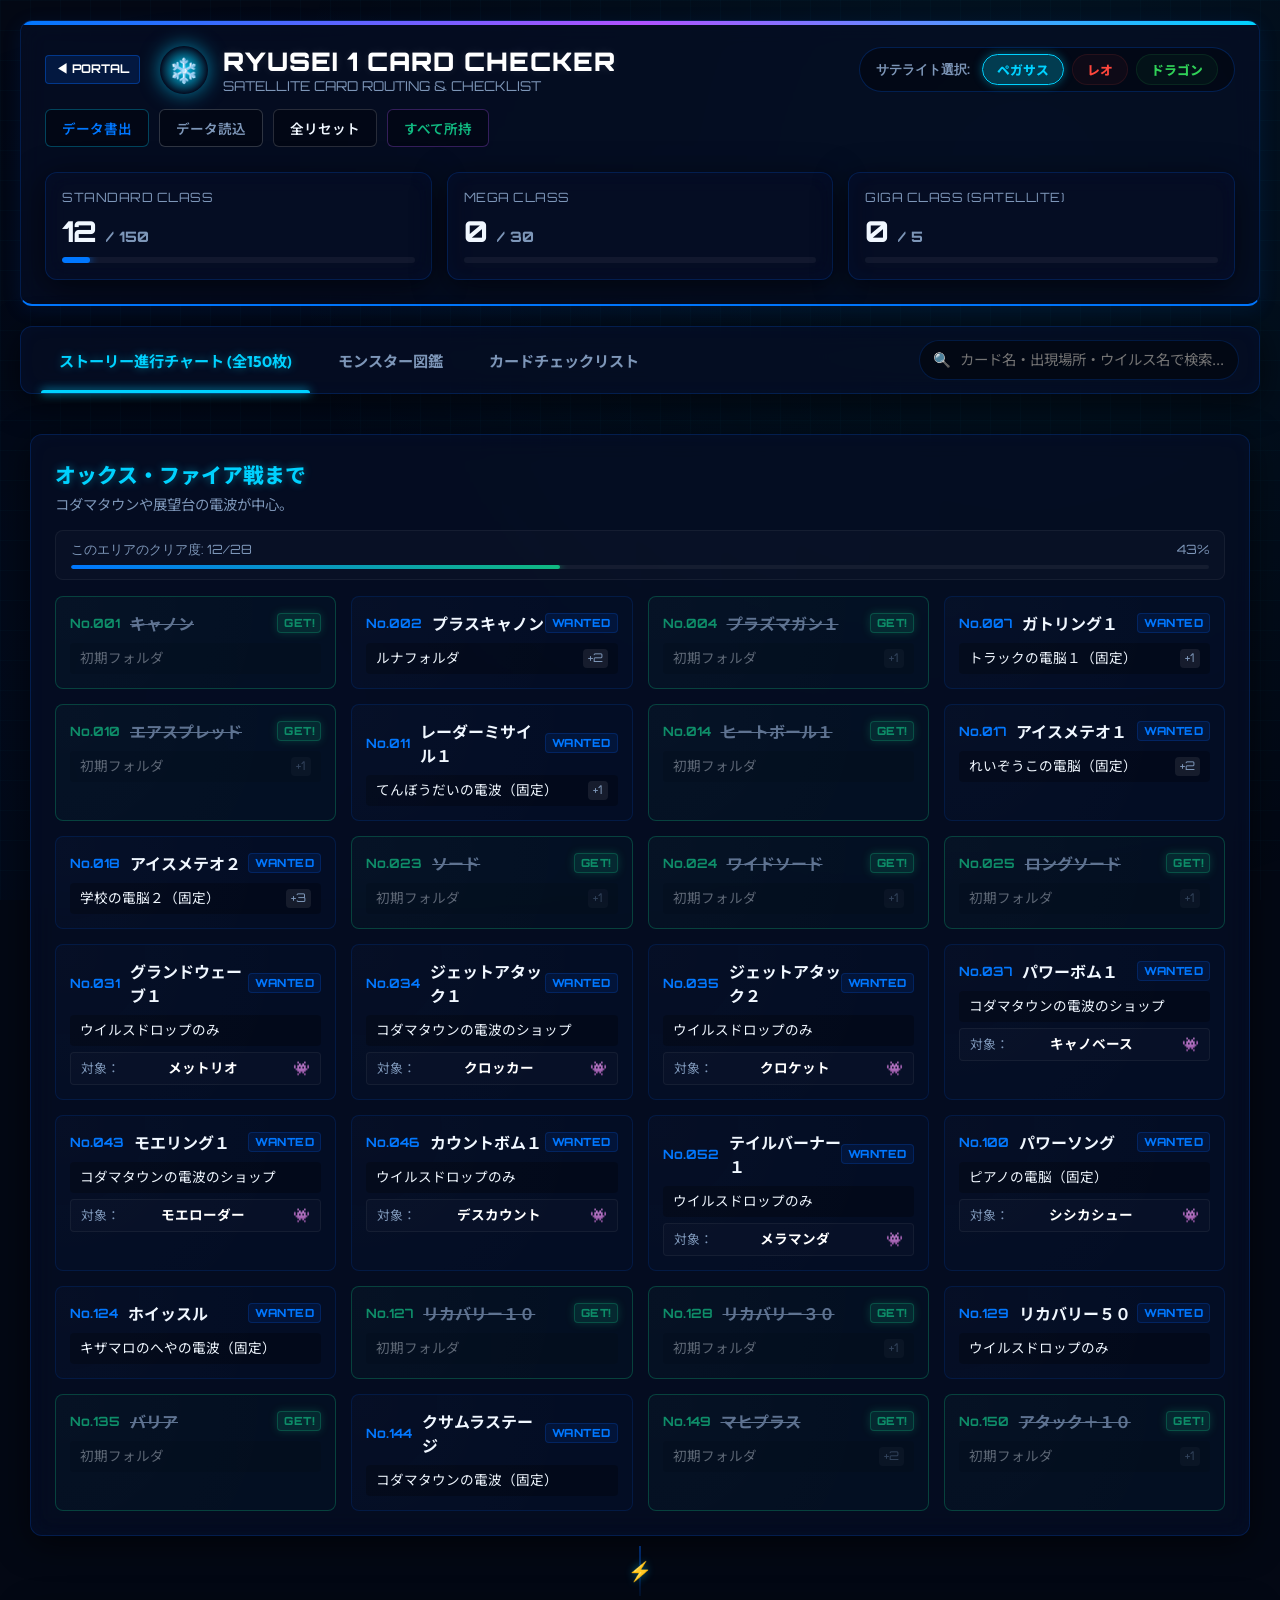
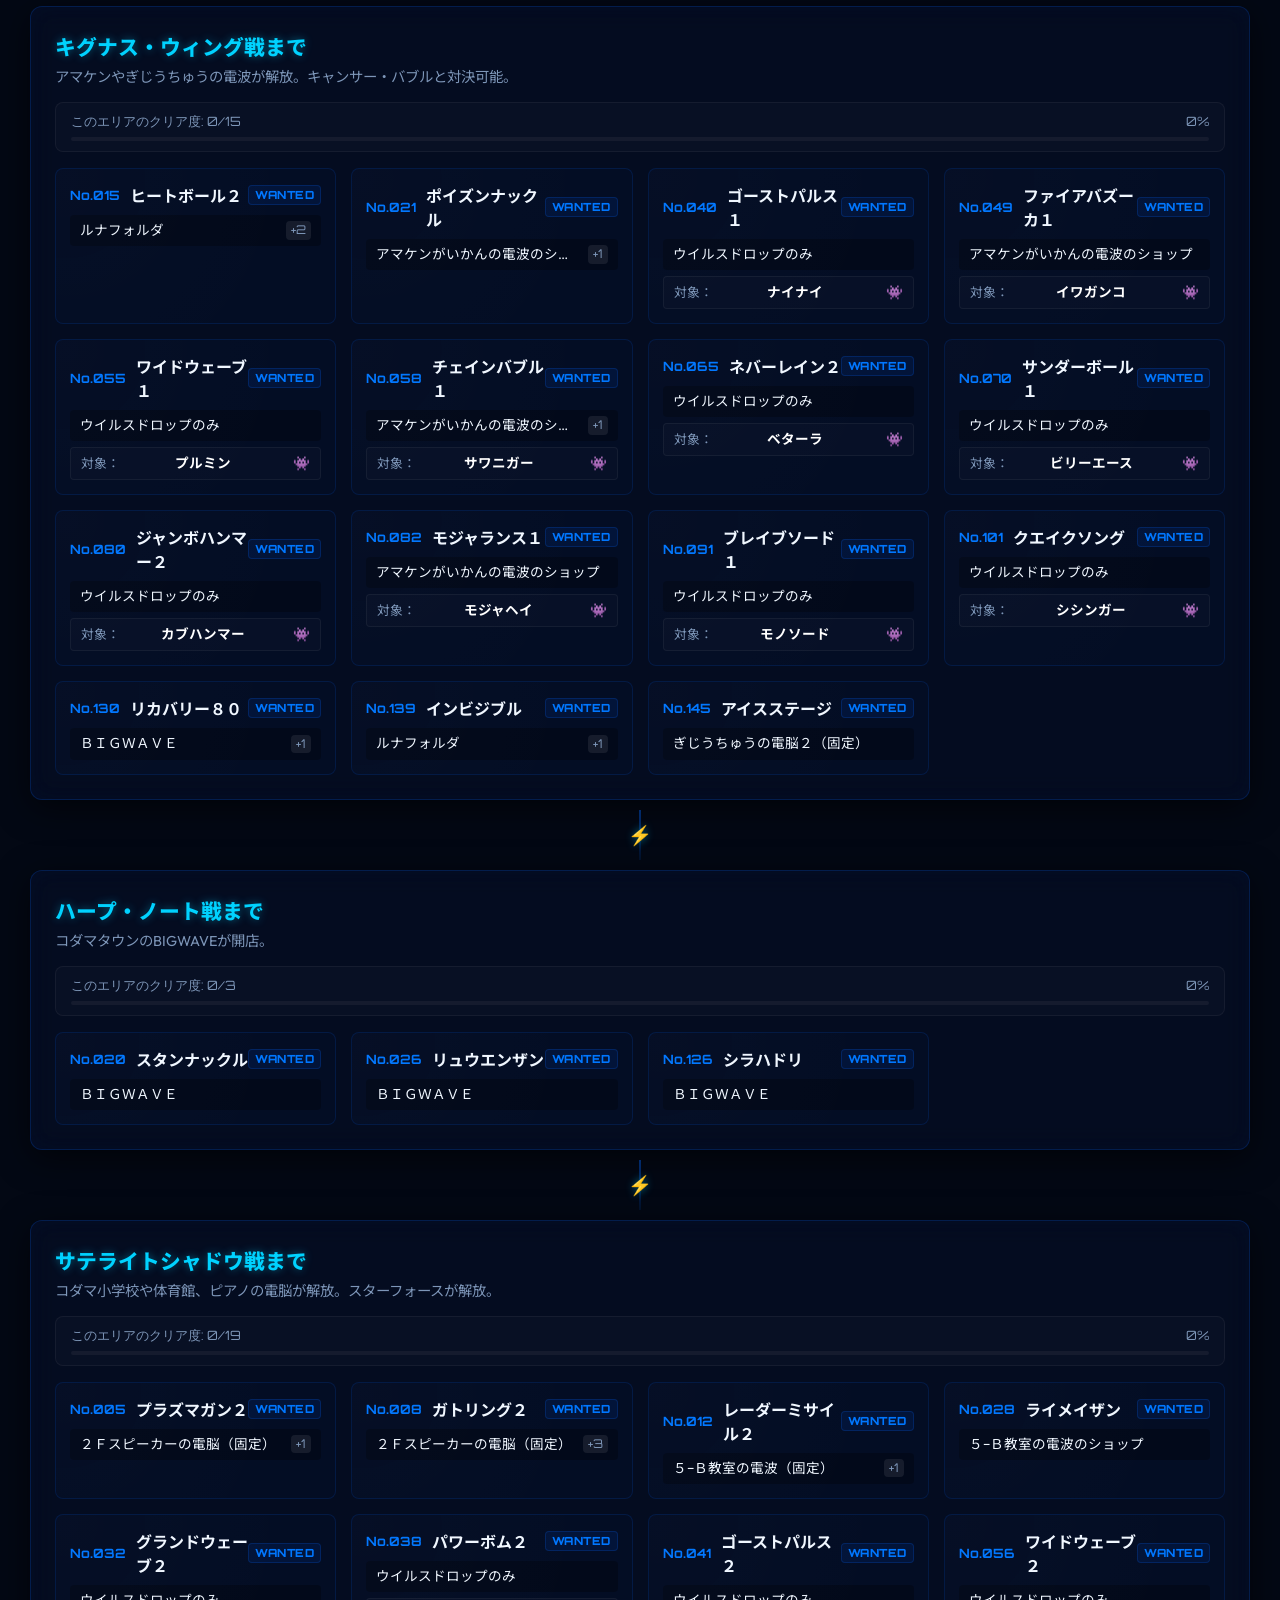
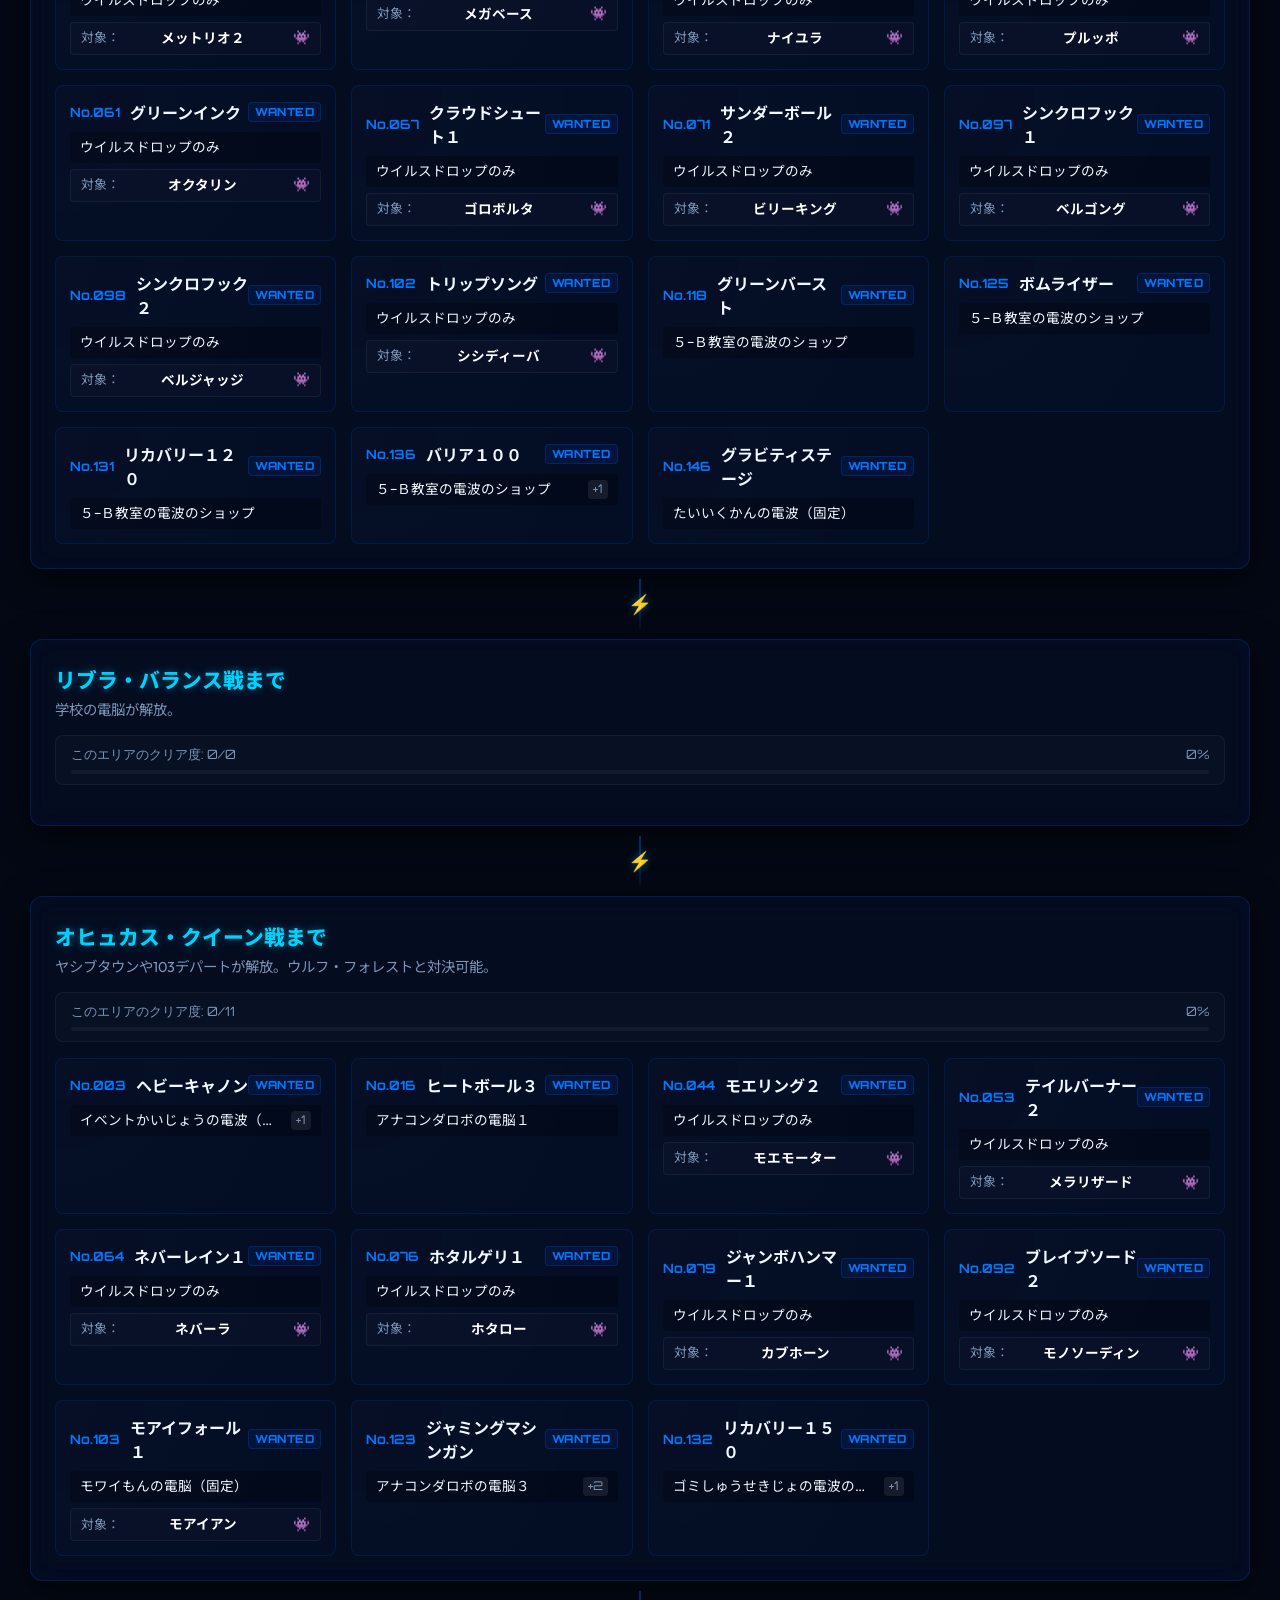
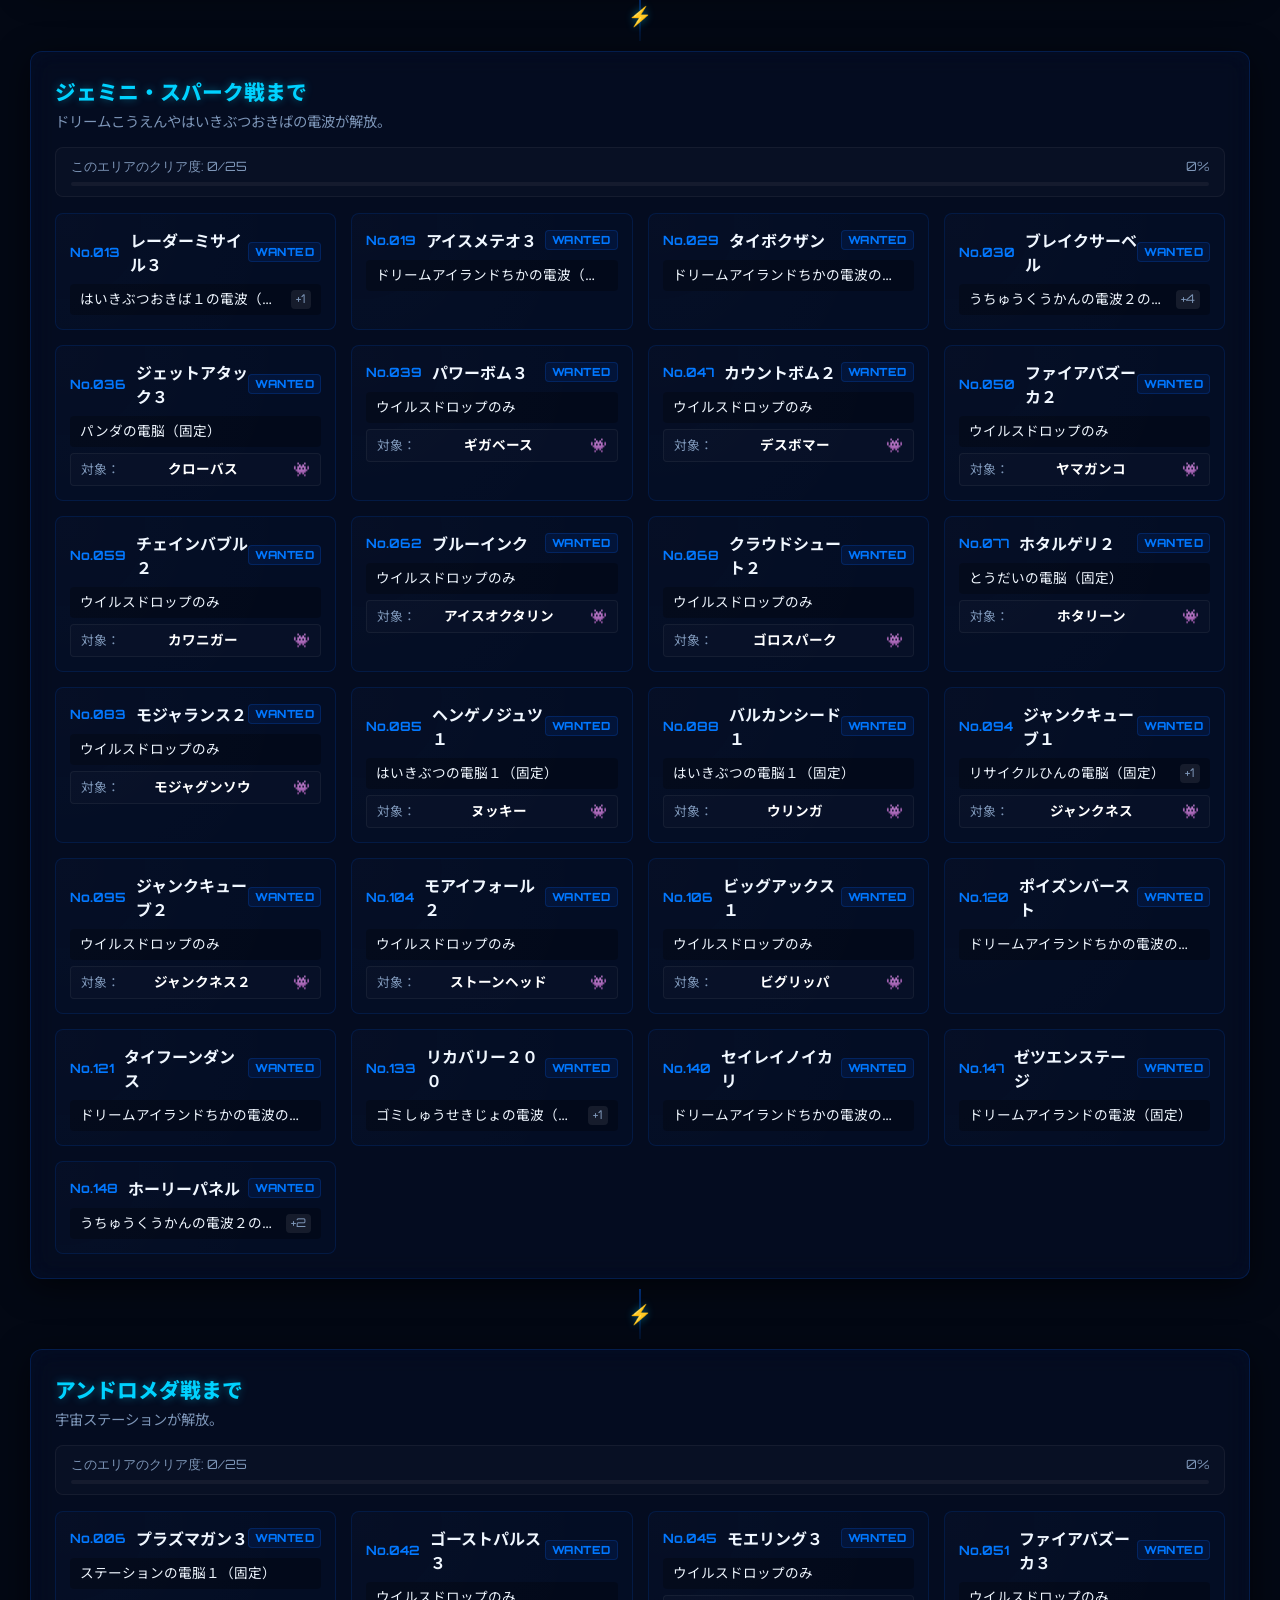
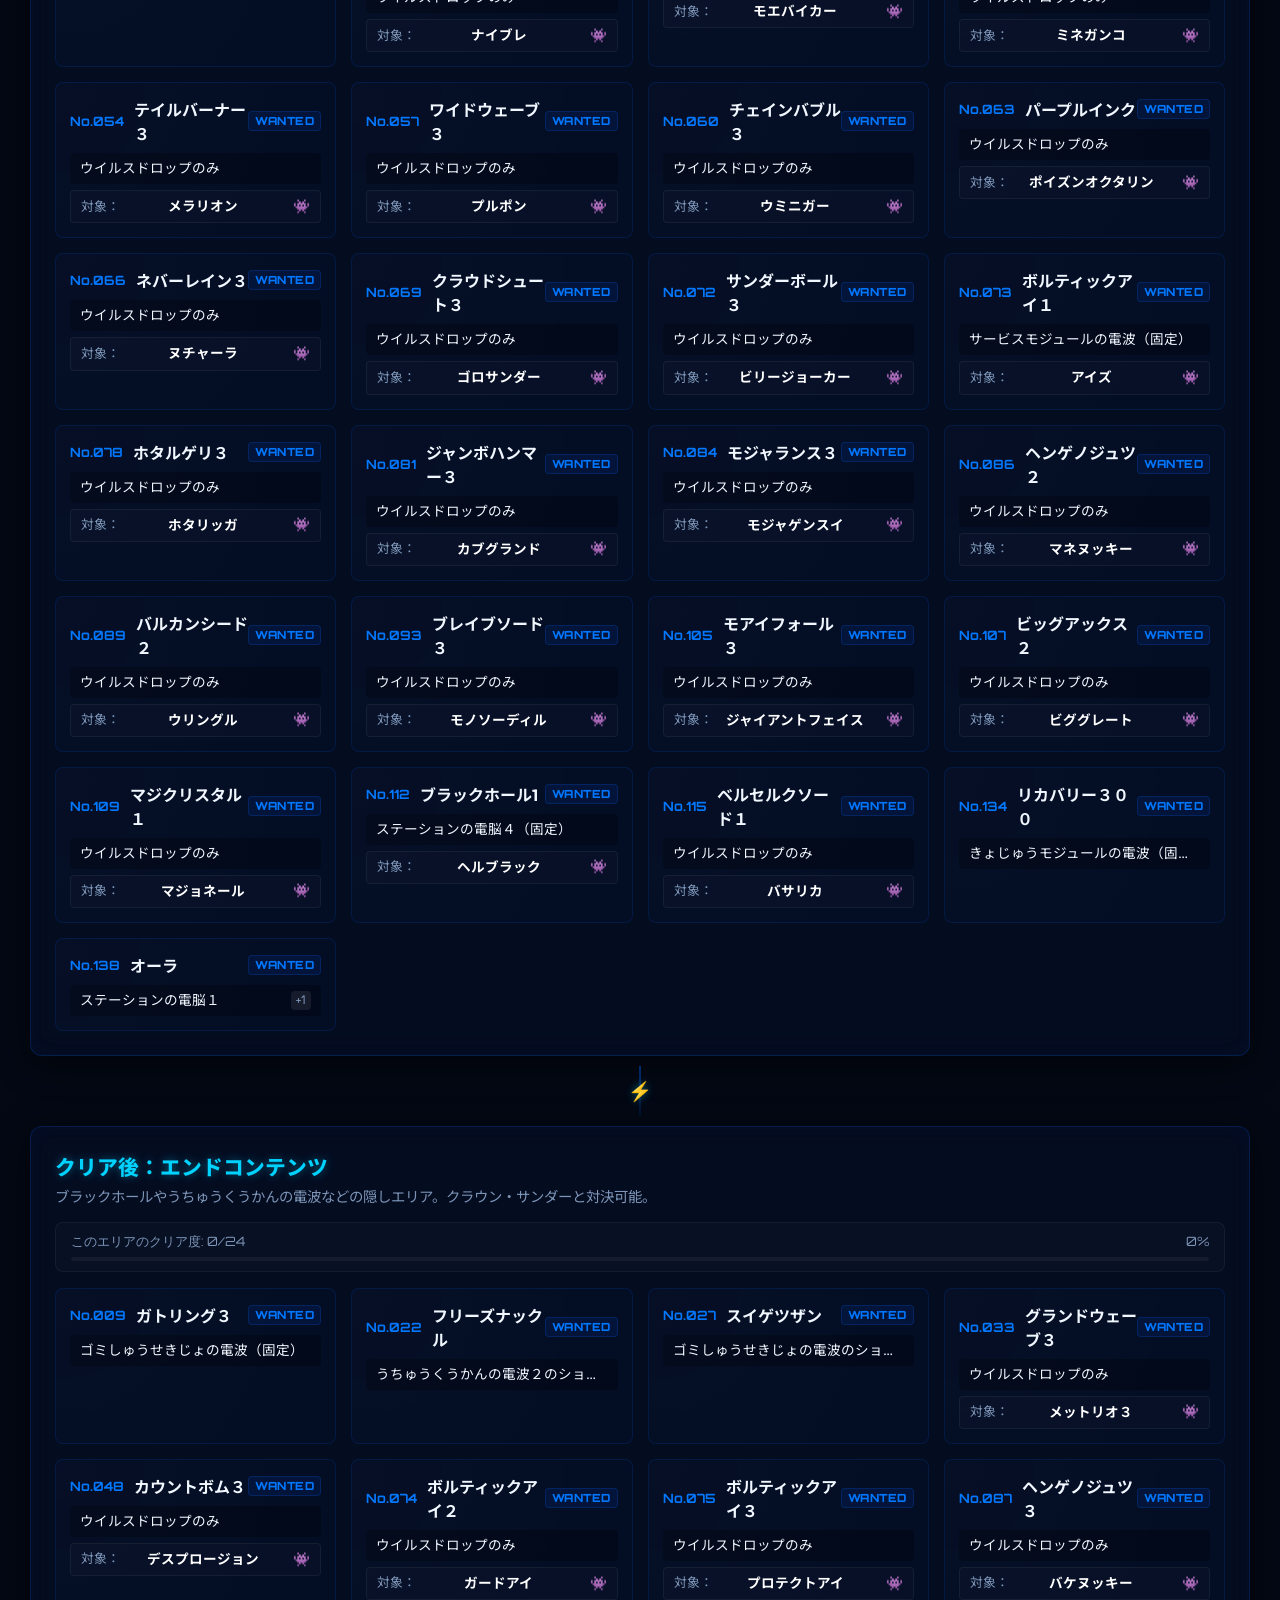
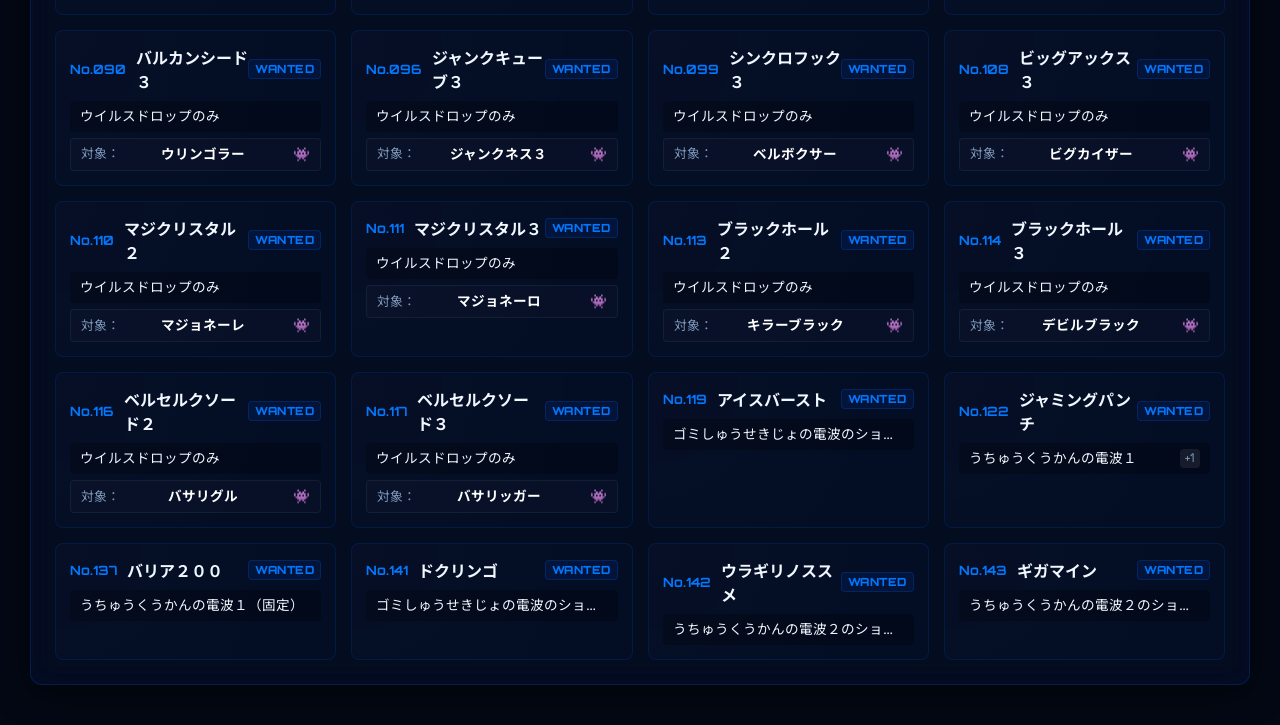
==== ryusei1/index.html @ 552dc6ff "Initial commit: Shooting Star Megaman Battle Card Collector (Ryusei 1/2/3)" ====
<!DOCTYPE html>
<html lang="ja" data-satellite="pegasus">
<head>
  <meta charset="UTF-8">
  <meta name="viewport" content="width=device-width, initial-scale=1.0">
  <meta name="description" content="流星のロックマン1のバトルカード収集率をトラッキングし、150枚のスタンダードカードおよびメガ、ギガクラスカード、ボクタイコラボカードをストーリーチャートとウェーブロード進行に沿って効率よく集めるためのルートチェッカーです。">
  <title>流星のロックマン1 バトルカード収集チェッカー & ストーリーフローチャート</title>
  <link rel="preconnect" href="https://fonts.googleapis.com">
  <link rel="preconnect" href="https://fonts.gstatic.com" crossorigin>
  <link href="https://fonts.googleapis.com/css2?family=Outfit:wght@300;400;600;800&family=Share+Tech+Mono&family=Noto+Sans+JP:wght@400;700&display=swap" rel="stylesheet">
  <link rel="stylesheet" href="style.css">
</head>
<body>

  <!-- Cyber mesh background effect -->
  <div class="cyber-mesh-bg"></div>

  <div class="app-container">
    
    <!-- Header with Stats -->
    <header class="app-header glass-panel" id="app-header-sec">
      <div class="header-top">
        <div class="title-area">
          <a href="../index.html" class="btn-back-portal" title="ポータルに戻る">◀ PORTAL</a>
          <div class="logo-icon" id="logo-emblem">❄️</div>
          <div>
            <h1>RYUSEI 1 CARD CHECKER</h1>
            <p style="font-size: 0.85rem; color: var(--text-muted); font-family: var(--font-cyber);">SATELLITE CARD ROUTING & CHECKLIST</p>
          </div>
        </div>

        <!-- Satellite Version Selector -->
        <div class="satellite-selector-wrapper">
          <span class="selector-label">サテライト選択:</span>
          <div class="satellite-options">
            <label class="satellite-opt active" data-sat="pegasus">
              <input type="radio" name="satellite-choice" value="pegasus" checked>
              <span class="opt-text">ペガサス</span>
            </label>
            <label class="satellite-opt" data-sat="leo">
              <input type="radio" name="satellite-choice" value="leo">
              <span class="opt-text">レオ</span>
            </label>
            <label class="satellite-opt" data-sat="dragon">
              <input type="radio" name="satellite-choice" value="dragon">
              <span class="opt-text">ドラゴン</span>
            </label>
          </div>
        </div>
        
        <div class="controls-right">
          <button class="btn-action" id="btn-export" style="color: var(--color-standard); border-color: rgba(0, 210, 255, 0.3);" title="現在のチェック状態をJSONファイルとして保存（ダウンロード）します">
            データ書出
          </button>
          <button class="btn-action" id="btn-import" style="color: var(--text-muted); border-color: rgba(226, 232, 240, 0.2);" title="保存したJSONファイルを読み込んで状態を復元します">
            データ読込
          </button>
          <input type="file" id="import-file-input" style="display: none;" accept=".json">
          <button class="btn-action" id="btn-reset-default" title="すべてのカードを未所持状態にリセットします">
            全リセット
          </button>
          <button class="btn-action" id="btn-check-all" style="color: var(--color-acquired); border-color: rgba(168, 85, 247, 0.3);" title="すべてのカードを所持状態に設定します">
            すべて所持
          </button>
        </div>
      </div>
      
      <!-- Stats Progress Bars -->
      <div class="stats-container">
        <!-- Standard Class Stat -->
        <div class="stat-box glass-panel" id="stat-standard-box">
          <div class="stat-label">Standard Class</div>
          <div class="stat-value" id="stat-standard-val">0 <span>/ 150</span></div>
          <div class="stat-progress-bar-bg">
            <div class="stat-progress-bar-fill" id="stat-standard-fill" style="width: 0%;"></div>
          </div>
        </div>
        
        <!-- Mega Class Stat -->
        <div class="stat-box glass-panel" id="stat-mega-box">
          <div class="stat-label">Mega Class</div>
          <div class="stat-value" id="stat-mega-val">0 <span>/ 36</span></div>
          <div class="stat-progress-bar-bg">
            <div class="stat-progress-bar-fill" id="stat-mega-fill" style="width: 0%; color: var(--color-mega);"></div>
          </div>
        </div>
        
        <!-- Giga Class Stat -->
        <div class="stat-box glass-panel" id="stat-giga-box">
          <div class="stat-label">Giga Class (Satellite)</div>
          <div class="stat-value" id="stat-giga-val">0 <span>/ 5</span></div>
          <div class="stat-progress-bar-bg">
            <div class="stat-progress-bar-fill" id="stat-giga-fill" style="width: 0%; color: var(--color-giga);"></div>
          </div>
        </div>
      </div>
    </header>
    
    <!-- Control Bar (Tabs, Search) -->
    <div class="nav-control-panel glass-panel" id="nav-control-bar">
      <div class="tabs">
        <button class="tab-btn active" id="tab-btn-flowchart" onclick="switchTab('flowchart')">ストーリー進行チャート (全150枚)</button>
        <button class="tab-btn" id="tab-btn-monsterbook" onclick="switchTab('monsterbook')">モンスター図鑑</button>
        <button class="tab-btn" id="tab-btn-checklist" onclick="switchTab('checklist')">カードチェックリスト</button>
      </div>
      
      <div class="search-wrapper">
        <span class="search-icon">🔍</span>
        <input type="text" class="search-input" id="card-search" placeholder="カード名・出現場所・ウイルス名で検索...">
      </div>
    </div>
    
    <!-- Card Class Filter Chips (Only shown on Checklist tab by default) -->
    <div class="class-filters" id="class-filter-bar" style="display: none;">
      <div class="filter-chip active" data-class="all" id="filter-all">ALL</div>
      <div class="filter-chip" data-class="standard" id="filter-standard">Standard</div>
      <div class="filter-chip" data-class="mega" id="filter-mega">Mega</div>
      <div class="filter-chip" data-class="giga" id="filter-giga">Giga</div>
      <div class="filter-chip" data-class="bokutai" id="filter-bokutai">Bokutai Collab</div>
      <div class="filter-chip" data-class="gentei" id="filter-gentei">Event</div>
    </div>
    
    <!-- Flowchart Tab Content -->
    <div class="tab-content active" id="tab-content-flowchart">
      <!-- Flowchart renderer target -->
      <div id="flowchart-renderer-container">
        <!-- Dynamically populated via flowchart.js -->
      </div>
    </div>

    <!-- Monsterbook Tab Content -->
    <div class="tab-content" id="tab-content-monsterbook">
      <div class="monsterbook-container">
        <div class="monster-grid" id="monster-grid-container">
          <!-- Dynamically populated via app.js -->
        </div>
      </div>
    </div>

    <!-- Checklist Tab Content -->
    <div class="tab-content glass-panel" id="tab-content-checklist">
      <div class="table-wrapper">
        <table class="card-table">
          <thead>
            <tr>
              <th style="width: 80px;">No.</th>
              <th style="width: 212px;">名前</th>
              <th>入手方法 (ショップ/宝箱など)</th>
              <th style="width: 320px;">所持ウイルス情報（出現場所）</th>
              <th style="width: 80px; text-align: center;">所持</th>
            </tr>
          </thead>
          <tbody id="card-table-body">
            <!-- Dynamically populated via JS -->
          </tbody>
        </table>
      </div>
    </div>
    
  </div>

  <!-- Scripts -->
  <script src="card_data.js"></script>
  <script src="flowchart.js"></script>
  <script src="app.js"></script>
</body>
</html>
---- ryusei1/style.css ----
@import url('https://fonts.googleapis.com/css2?family=Orbitron:wght@400;700;900&family=Outfit:wght@300;400;600;800&family=Share+Tech+Mono&family=Noto+Sans+JP:wght@300;400;700&display=swap');

:root {
  /* Rockman Base Colors (Megaman Blue) */
  --bg-color: #030814;
  --bg-grid-color: rgba(0, 102, 255, 0.03);
  
  --text-main: #f0f7ff;
  --text-muted: #7d96b8;
  
  --panel-bg: rgba(6, 14, 36, 0.75);
  --panel-border: rgba(0, 102, 255, 0.2);
  --panel-border-glow: rgba(0, 102, 255, 0.45);
  
  /* Card Class Accent Colors */
  --color-standard: #0077ff;      /* Rockman Blue */
  --color-mega: #b052ff;          /* Mega Purple */
  --color-giga: var(--color-theme); /* Dynamic Satellite Color */
  --color-bokutai: #ff7a00;       /* Taiyou Orange */
  --color-gentei: #ffd700;        /* Event Gold */
  
  /* Status Colors */
  --color-acquired: #10b981;
  --color-acquired-bg: rgba(16, 185, 129, 0.1);
  --color-missing: #ef4444;
  --color-missing-bg: rgba(239, 68, 68, 0.08);
  
  --font-cyber: 'Orbitron', 'Share Tech Mono', sans-serif;
  --font-main: 'Outfit', 'Noto Sans JP', sans-serif;
  
  /* Default Theme Variables (Pegasus) */
  --color-theme: #00d2ff;
  --color-theme-glow: rgba(0, 210, 255, 0.4);
  --color-theme-bg: rgba(0, 210, 255, 0.06);
  --logo-shadow: 0 0 20px #00d2ff;
}

/* Satellite Specific Themes */
html[data-satellite="pegasus"] {
  --color-theme: #00d2ff;
  --color-theme-glow: rgba(0, 210, 255, 0.45);
  --color-theme-bg: rgba(0, 210, 255, 0.06);
  --logo-shadow: 0 0 20px rgba(0, 210, 255, 0.6);
  --bg-grid-color: rgba(0, 210, 255, 0.02);
}

html[data-satellite="leo"] {
  --color-theme: #ff473d;
  --color-theme-glow: rgba(255, 71, 61, 0.45);
  --color-theme-bg: rgba(255, 71, 61, 0.06);
  --logo-shadow: 0 0 20px rgba(255, 71, 61, 0.6);
  --bg-grid-color: rgba(255, 71, 61, 0.02);
}

html[data-satellite="dragon"] {
  --color-theme: #30d158;
  --color-theme-glow: rgba(48, 209, 88, 0.45);
  --color-theme-bg: rgba(48, 209, 88, 0.06);
  --logo-shadow: 0 0 20px rgba(48, 209, 88, 0.6);
  --bg-grid-color: rgba(48, 209, 88, 0.02);
}

* {
  box-sizing: border-box;
  margin: 0;
  padding: 0;
}

body {
  background-color: var(--bg-color);
  background-image: 
    linear-gradient(var(--bg-grid-color) 1px, transparent 1px),
    linear-gradient(90deg, var(--bg-grid-color) 1px, transparent 1px);
  background-size: 30px 30px;
  background-attachment: fixed;
  color: var(--text-main);
  font-family: var(--font-main);
  min-height: 100vh;
  padding: 20px;
  overflow-x: hidden;
  transition: background-image 0.5s ease;
}

/* Background Cyber Mesh effect */
.cyber-mesh-bg {
  position: fixed;
  top: 0; left: 0; width: 100%; height: 100%;
  z-index: -1;
  background: radial-gradient(circle at 80% 20%, var(--color-theme-bg) 0%, transparent 60%),
              radial-gradient(circle at 20% 80%, rgba(0, 102, 255, 0.04) 0%, transparent 60%);
  pointer-events: none;
  transition: background 0.5s ease;
}

/* Scrollbar Customization */
::-webkit-scrollbar {
  width: 8px;
  height: 8px;
}
::-webkit-scrollbar-track {
  background: var(--bg-color);
}
::-webkit-scrollbar-thumb {
  background: rgba(0, 102, 255, 0.3);
  border-radius: 4px;
}
::-webkit-scrollbar-thumb:hover {
  background: var(--color-theme-glow);
}

/* Glassmorphism Panel Utility */
.glass-panel {
  background: var(--panel-bg);
  border: 1px solid var(--panel-border);
  backdrop-filter: blur(12px);
  -webkit-backdrop-filter: blur(12px);
  border-radius: 12px;
  box-shadow: 0 8px 32px 0 rgba(0, 0, 0, 0.6), inset 0 0 20px rgba(0, 102, 255, 0.03);
  transition: all 0.3s cubic-bezier(0.25, 0.8, 0.25, 1);
}

.glass-panel:hover {
  border-color: var(--panel-border-glow);
  box-shadow: 0 8px 32px 0 rgba(0, 102, 255, 0.1), inset 0 0 20px rgba(0, 102, 255, 0.04);
}

/* Main Container Layout */
.app-container {
  max-width: 1400px;
  margin: 0 auto;
  display: flex;
  flex-direction: gap;
  flex-direction: column;
  gap: 20px;
}

/* Header Section */
header.app-header {
  display: flex;
  flex-direction: column;
  gap: 15px;
  padding: 24px;
  position: relative;
  overflow: hidden;
  border-bottom: 2px solid var(--color-standard);
  box-shadow: 0 4px 20px rgba(0, 102, 255, 0.1);
  transition: border-color 0.5s ease;
}

header.app-header::before {
  content: '';
  position: absolute;
  top: 0;
  left: 0;
  width: 100%;
  height: 4px;
  background: linear-gradient(90deg, var(--color-standard), var(--color-mega), var(--color-theme));
  transition: background 0.5s ease;
}

.header-top {
  display: flex;
  justify-content: space-between;
  align-items: center;
  flex-wrap: wrap;
  gap: 15px;
}

.title-area {
  display: flex;
  align-items: center;
  gap: 15px;
}

.logo-icon {
  width: 48px;
  height: 48px;
  background: radial-gradient(circle, var(--color-theme) 0%, transparent 70%);
  border-radius: 50%;
  display: flex;
  align-items: center;
  justify-content: center;
  font-size: 24px;
  box-shadow: var(--logo-shadow);
  animation: pulse 2s infinite alternate;
  transition: all 0.5s ease;
}

h1 {
  font-family: var(--font-cyber);
  font-size: 1.6rem;
  font-weight: 900;
  letter-spacing: 1px;
  color: #fff;
  text-shadow: 0 0 10px rgba(255, 255, 255, 0.1);
}

.btn-back-portal {
  text-decoration: none;
  font-family: var(--font-cyber);
  font-size: 0.75rem;
  font-weight: bold;
  background: rgba(0, 102, 255, 0.15);
  border: 1px solid rgba(0, 102, 255, 0.4);
  color: #fff;
  padding: 5px 10px;
  border-radius: 4px;
  cursor: pointer;
  transition: all 0.2s ease;
  display: inline-block;
  margin-right: 5px;
}

.btn-back-portal:hover {
  background: rgba(0, 102, 255, 0.3);
  border-color: var(--color-standard);
  box-shadow: 0 0 8px rgba(0, 102, 255, 0.5);
}

/* Satellite Selector Styling */
.satellite-selector-wrapper {
  display: flex;
  align-items: center;
  gap: 12px;
  background: rgba(0, 0, 0, 0.35);
  padding: 6px 16px;
  border-radius: 30px;
  border: 1px solid rgba(0, 102, 255, 0.25);
  transition: border-color 0.5s ease;
}

.selector-label {
  font-family: var(--font-cyber);
  font-size: 0.8rem;
  color: var(--text-muted);
  font-weight: bold;
}

.satellite-options {
  display: flex;
  gap: 8px;
}

.satellite-opt {
  cursor: pointer;
  padding: 5px 14px;
  border-radius: 20px;
  font-size: 0.8rem;
  font-weight: 800;
  transition: all 0.3s cubic-bezier(0.4, 0, 0.2, 1);
  display: flex;
  align-items: center;
  border: 1px solid transparent;
}

.satellite-opt input {
  display: none;
}

.satellite-opt[data-sat="pegasus"] {
  color: #00d2ff;
  background: rgba(0, 210, 255, 0.05);
  border-color: rgba(0, 210, 255, 0.1);
}
.satellite-opt[data-sat="pegasus"].active {
  background: rgba(0, 210, 255, 0.25);
  border-color: #00d2ff;
  box-shadow: 0 0 10px rgba(0, 210, 255, 0.4);
}

.satellite-opt[data-sat="leo"] {
  color: #ff473d;
  background: rgba(255, 71, 61, 0.05);
  border-color: rgba(255, 71, 61, 0.1);
}
.satellite-opt[data-sat="leo"].active {
  background: rgba(255, 71, 61, 0.25);
  border-color: #ff473d;
  box-shadow: 0 0 10px rgba(255, 71, 61, 0.4);
}

.satellite-opt[data-sat="dragon"] {
  color: #30d158;
  background: rgba(48, 209, 88, 0.05);
  border-color: rgba(48, 209, 88, 0.1);
}
.satellite-opt[data-sat="dragon"].active {
  background: rgba(48, 209, 88, 0.25);
  border-color: #30d158;
  box-shadow: 0 0 10px rgba(48, 209, 88, 0.4);
}

/* Control Buttons Area */
.controls-right {
  display: flex;
  gap: 10px;
  align-items: center;
  flex-wrap: wrap;
}

.btn-action {
  background: rgba(0, 0, 0, 0.3);
  border: 1px solid rgba(255, 255, 255, 0.15);
  color: var(--text-main);
  padding: 8px 16px;
  border-radius: 6px;
  cursor: pointer;
  font-family: var(--font-main);
  font-weight: 600;
  font-size: 0.85rem;
  transition: all 0.2s ease;
}

.btn-action:hover {
  background: rgba(255, 255, 255, 0.05);
  border-color: var(--text-main);
  transform: translateY(-1px);
}

#btn-reset-default:hover {
  border-color: var(--color-missing);
  color: var(--color-missing);
  box-shadow: 0 0 8px rgba(239, 68, 68, 0.2);
}

/* Stats progress container */
.stats-container {
  display: grid;
  grid-template-columns: repeat(auto-fit, minmax(280px, 1fr));
  gap: 15px;
  margin-top: 10px;
}

.stat-box {
  padding: 16px;
  display: flex;
  flex-direction: column;
  gap: 8px;
}

.stat-label {
  font-size: 0.8rem;
  color: var(--text-muted);
  font-family: var(--font-cyber);
  text-transform: uppercase;
  letter-spacing: 0.5px;
}

.stat-value {
  font-size: 1.8rem;
  font-weight: 800;
  font-family: var(--font-cyber);
}

.stat-value span {
  font-size: 0.9rem;
  color: var(--text-muted);
}

.stat-progress-bar-bg {
  height: 6px;
  background: rgba(255, 255, 255, 0.05);
  border-radius: 3px;
  overflow: hidden;
}

.stat-progress-bar-fill {
  height: 100%;
  border-radius: 3px;
  transition: width 0.6s cubic-bezier(0.2, 0.8, 0.2, 1);
  box-shadow: 0 0 10px currentColor;
}

#stat-standard-fill {
  background-color: var(--color-standard);
  color: var(--color-standard);
}
#stat-mega-fill {
  background-color: var(--color-mega);
  color: var(--color-mega);
}
#stat-giga-fill {
  background-color: var(--color-theme);
  color: var(--color-theme);
  transition: width 0.6s cubic-bezier(0.2, 0.8, 0.2, 1), background-color 0.5s ease;
}

/* Control Panel (Tabs, Search) */
.nav-control-panel {
  display: flex;
  justify-content: space-between;
  align-items: center;
  padding: 12px 20px;
  flex-wrap: wrap;
  gap: 15px;
}

.tabs {
  display: flex;
  gap: 10px;
  flex-wrap: wrap;
}

.tab-btn {
  background: transparent;
  border: none;
  color: var(--text-muted);
  padding: 10px 18px;
  font-family: var(--font-main);
  font-weight: 700;
  font-size: 0.95rem;
  cursor: pointer;
  position: relative;
  transition: all 0.2s ease;
}

.tab-btn:hover {
  color: var(--text-main);
}

.tab-btn.active {
  color: var(--color-theme);
  text-shadow: 0 0 8px var(--color-theme-glow);
}

.tab-btn.active::after {
  content: '';
  position: absolute;
  bottom: -12px;
  left: 0;
  width: 100%;
  height: 3px;
  background-color: var(--color-theme);
  box-shadow: 0 0 10px var(--color-theme);
  border-radius: 3px 3px 0 0;
  transition: background-color 0.5s ease;
}

.search-wrapper {
  position: relative;
  width: 320px;
}

.search-icon {
  position: absolute;
  left: 14px;
  top: 50%;
  transform: translateY(-50%);
  color: var(--text-muted);
  font-size: 0.9rem;
}

.search-input {
  width: 100%;
  background: rgba(0, 0, 0, 0.4);
  border: 1px solid var(--panel-border);
  border-radius: 20px;
  padding: 10px 15px 10px 40px;
  color: #fff;
  font-family: var(--font-main);
  font-size: 0.9rem;
  outline: none;
  transition: all 0.3s ease;
}

.search-input:focus {
  border-color: var(--color-theme);
  box-shadow: 0 0 10px var(--color-theme-glow);
  background: rgba(0, 0, 0, 0.6);
}

/* Class Filters Chip Bar */
.class-filters {
  display: flex;
  gap: 10px;
  flex-wrap: wrap;
  margin-bottom: 5px;
}

.filter-chip {
  background: rgba(0, 0, 0, 0.3);
  border: 1px solid rgba(255, 255, 255, 0.08);
  border-radius: 20px;
  padding: 6px 18px;
  font-family: var(--font-cyber);
  font-size: 0.8rem;
  font-weight: 700;
  cursor: pointer;
  transition: all 0.2s ease;
  color: var(--text-muted);
}

.filter-chip:hover {
  color: var(--text-main);
  border-color: rgba(255, 255, 255, 0.2);
}

.filter-chip.active {
  color: #fff;
}

#filter-all.active {
  background: rgba(255, 255, 255, 0.15);
  border-color: rgba(255, 255, 255, 0.4);
  box-shadow: 0 0 8px rgba(255, 255, 255, 0.2);
}

#filter-standard { color: #5296ff; }
#filter-standard.active {
  background: rgba(0, 119, 255, 0.2);
  border-color: var(--color-standard);
  box-shadow: 0 0 10px rgba(0, 119, 255, 0.3);
}

#filter-mega { color: #c482ff; }
#filter-mega.active {
  background: rgba(176, 82, 255, 0.2);
  border-color: var(--color-mega);
  box-shadow: 0 0 10px rgba(176, 82, 255, 0.3);
}

#filter-giga { color: var(--color-theme); }
#filter-giga.active {
  background: var(--color-theme-bg);
  border-color: var(--color-theme);
  box-shadow: 0 0 10px var(--color-theme-glow);
}

#filter-bokutai { color: #ffa852; }
#filter-bokutai.active {
  background: rgba(255, 122, 0, 0.2);
  border-color: var(--color-bokutai);
  box-shadow: 0 0 10px rgba(255, 122, 0, 0.3);
}

#filter-gentei { color: #ffeb82; }
#filter-gentei.active {
  background: rgba(255, 215, 0, 0.15);
  border-color: var(--color-gentei);
  box-shadow: 0 0 10px rgba(255, 215, 0, 0.3);
}

/* Tab contents switcher */
.tab-content {
  display: none;
}

.tab-content.active {
  display: block;
}

/* CHECKLIST TAB - TABLE VIEW */
.table-wrapper {
  overflow-x: auto;
}

.card-table {
  width: 100%;
  border-collapse: collapse;
  text-align: left;
  font-family: var(--font-main);
}

.card-table th, .card-table td {
  padding: 14px 18px;
  border-bottom: 1px solid rgba(255, 255, 255, 0.05);
}

.card-table th {
  font-family: var(--font-cyber);
  font-size: 0.8rem;
  text-transform: uppercase;
  color: var(--text-muted);
  letter-spacing: 0.5px;
  font-weight: 700;
  border-bottom: 2px solid rgba(0, 102, 255, 0.3);
}

.card-table tbody tr {
  transition: background-color 0.2s ease;
}

.card-table tbody tr:hover {
  background: rgba(255, 255, 255, 0.015);
}

.card-table tbody tr.row-acquired {
  opacity: 0.55;
  background: rgba(16, 185, 129, 0.01);
}

.card-table tbody tr.row-acquired:hover {
  opacity: 0.85;
}

/* Class Labels inside Table */
.class-badge {
  display: inline-block;
  padding: 3px 8px;
  border-radius: 4px;
  font-size: 0.75rem;
  font-weight: bold;
  font-family: var(--font-cyber);
  text-transform: uppercase;
}

.class-badge.std { background: rgba(0, 119, 255, 0.15); color: #52a7ff; border: 1px solid rgba(0, 119, 255, 0.3); }
.class-badge.mega { background: rgba(176, 82, 255, 0.15); color: #c482ff; border: 1px solid rgba(176, 82, 255, 0.3); }
.class-badge.giga { background: var(--color-theme-bg); color: var(--color-theme); border: 1px solid var(--color-theme-glow); }
.class-badge.bokutai { background: rgba(255, 122, 0, 0.15); color: #ffa852; border: 1px solid rgba(255, 122, 0, 0.3); }
.class-badge.gentei { background: rgba(255, 215, 0, 0.1); color: #ffe552; border: 1px solid rgba(255, 215, 0, 0.3); }

.card-no-cell {
  font-family: var(--font-cyber);
  font-weight: 700;
  color: var(--text-muted);
}

.card-name-cell {
  font-weight: bold;
  font-size: 1rem;
}

.row-acquired .card-name-cell {
  text-decoration: line-through;
  color: var(--text-muted);
}

.method-details {
  font-size: 0.9rem;
  line-height: 1.4;
  color: var(--text-main);
  white-space: pre-line;
}

.virus-name-badge {
  display: inline-block;
  background: rgba(255, 255, 255, 0.05);
  padding: 3px 8px;
  border-radius: 4px;
  font-weight: bold;
  margin-bottom: 4px;
  color: #fff;
}

.checkbox-cell {
  text-align: center;
}

/* Custom Checkbox Design */
.cyber-checkbox {
  appearance: none;
  -webkit-appearance: none;
  width: 24px;
  height: 24px;
  border: 2px solid rgba(255, 255, 255, 0.2);
  border-radius: 6px;
  background: rgba(0, 0, 0, 0.3);
  cursor: pointer;
  position: relative;
  outline: none;
  transition: all 0.2s cubic-bezier(0.4, 0, 0.2, 1);
  display: inline-flex;
  align-items: center;
  justify-content: center;
}

.cyber-checkbox:hover {
  border-color: var(--color-standard);
  box-shadow: 0 0 10px rgba(0, 102, 255, 0.4);
}

.cyber-checkbox:checked {
  border-color: var(--color-acquired);
  background: var(--color-acquired);
  box-shadow: 0 0 12px rgba(16, 185, 129, 0.5);
}

.cyber-checkbox:checked::after {
  content: '✓';
  color: #030814;
  font-size: 16px;
  font-weight: 900;
}

/* FLOWCHART VIEW */
.flowchart-wrapper {
  display: flex;
  flex-direction: column;
  gap: 0;
  padding: 10px;
}

.area-card {
  padding: 24px;
  display: flex;
  flex-direction: column;
  gap: 16px;
  margin: 10px 0;
}

.area-header h3 {
  font-size: 1.3rem;
  font-family: var(--font-main);
  font-weight: 800;
  color: var(--color-theme);
  text-shadow: 0 0 8px var(--color-theme-glow);
  transition: all 0.5s ease;
}

.area-desc {
  font-size: 0.9rem;
  color: var(--text-muted);
  margin-top: 4px;
}

/* Area Completion status bar */
.area-progress-container {
  display: flex;
  flex-direction: column;
  gap: 6px;
  background: rgba(255, 255, 255, 0.02);
  padding: 10px 15px;
  border-radius: 8px;
  border: 1px solid rgba(255, 255, 255, 0.05);
}

.area-progress-text {
  display: flex;
  justify-content: space-between;
  font-size: 0.8rem;
  font-family: var(--font-cyber);
  color: var(--text-muted);
}

.area-progress-bar-bg {
  height: 4px;
  background: rgba(255, 255, 255, 0.05);
  border-radius: 2px;
  overflow: hidden;
}

.area-progress-bar-fill {
  height: 100%;
  background: linear-gradient(90deg, var(--color-standard), var(--color-acquired));
  border-radius: 2px;
  transition: width 0.5s ease;
  box-shadow: 0 0 8px var(--color-acquired);
}

/* Cards grid inside area */
.flow-cards-grid {
  display: grid;
  grid-template-columns: repeat(auto-fill, minmax(280px, 1fr));
  gap: 15px;
}

/* Flowcard chip representing a card task */
.flow-card-chip {
  border: 1px solid rgba(255, 255, 255, 0.05);
  border-radius: 8px;
  padding: 14px;
  cursor: pointer;
  transition: all 0.3s cubic-bezier(0.25, 0.8, 0.25, 1);
  display: flex;
  flex-direction: column;
  gap: 8px;
  position: relative;
  overflow: hidden;
}

.flow-card-chip::before {
  content: '';
  position: absolute;
  top: 0; left: 0; width: 100%; height: 100%;
  background: radial-gradient(circle at 10px 10px, rgba(255,255,255,0.01) 0%, transparent 80%);
  pointer-events: none;
}

/* Missing state card styling */
.flow-card-chip.missing {
  background: rgba(0, 102, 255, 0.02);
  border-color: rgba(0, 102, 255, 0.15);
}

.flow-card-chip.missing:hover {
  border-color: var(--color-theme);
  box-shadow: 0 0 15px var(--color-theme-glow);
  transform: translateY(-2px);
}

.flow-card-chip.missing .chip-no {
  color: var(--color-standard);
  font-weight: 700;
}

.flow-card-chip.missing .chip-status-badge {
  background: rgba(0, 102, 255, 0.1);
  color: var(--color-standard);
  border: 1px solid rgba(0, 102, 255, 0.2);
}

/* Acquired state card styling */
.flow-card-chip.acquired {
  background: rgba(16, 185, 129, 0.04);
  border-color: rgba(16, 185, 129, 0.4);
  opacity: 0.75;
}

.flow-card-chip.acquired:hover {
  opacity: 1;
  border-color: var(--color-acquired);
  box-shadow: 0 0 15px rgba(16, 185, 129, 0.25);
  transform: translateY(-2px);
}

.flow-card-chip.acquired .chip-no {
  color: var(--color-acquired);
}

.flow-card-chip.acquired .chip-name {
  text-decoration: line-through;
  color: var(--text-muted);
}

.flow-card-chip.acquired .chip-status-badge {
  background: rgba(16, 185, 129, 0.2);
  color: var(--color-acquired);
  border: 1px solid rgba(16, 185, 129, 0.4);
  box-shadow: 0 0 8px rgba(16, 185, 129, 0.3);
}

.flow-card-chip.acquired .chip-body {
  opacity: 0.5;
}

.chip-header {
  display: flex;
  justify-content: space-between;
  align-items: center;
  font-family: var(--font-cyber);
}

.chip-no {
  font-size: 0.8rem;
  font-weight: bold;
}

.chip-name {
  font-size: 1rem;
  font-weight: bold;
  font-family: var(--font-main);
  flex: 1;
  margin-left: 10px;
}

.chip-status-badge {
  font-size: 0.7rem;
  font-weight: 800;
  padding: 2px 6px;
  border-radius: 4px;
  letter-spacing: 0.5px;
}

.chip-body {
  font-size: 0.85rem;
  line-height: 1.4;
  color: var(--text-main);
  display: flex;
  flex-direction: column;
  gap: 6px;
}

.chip-detail-row {
  display: flex;
  align-items: center;
  justify-content: space-between;
  background: rgba(0, 0, 0, 0.25);
  padding: 6px 10px;
  border-radius: 4px;
  gap: 8px;
}

.chip-detail {
  white-space: nowrap;
  overflow: hidden;
  text-overflow: ellipsis;
  flex: 1;
}

/* Tooltip implementation for overflow sources (+1 badge) */
.source-more-tag {
  background: rgba(255, 255, 255, 0.08);
  color: var(--text-muted);
  border-radius: 4px;
  padding: 1px 5px;
  font-size: 0.75rem;
  font-family: var(--font-cyber);
  cursor: help;
  position: relative;
}

.source-more-tag:hover {
  background: rgba(255, 255, 255, 0.15);
  color: var(--text-main);
}

/* Pure CSS dynamic tooltip popups on tags */
.source-more-tag::before {
  content: attr(data-tooltip);
  position: absolute;
  bottom: 125%;
  right: 0;
  background: #060e24;
  border: 1px solid rgba(0, 102, 255, 0.3);
  box-shadow: 0 4px 16px rgba(0,0,0,0.8), 0 0 10px rgba(0, 102, 255, 0.15);
  color: var(--text-main);
  padding: 8px 12px;
  border-radius: 6px;
  white-space: pre;
  z-index: 100;
  font-family: var(--font-main);
  font-size: 0.8rem;
  line-height: 1.4;
  opacity: 0;
  pointer-events: none;
  transition: opacity 0.2s ease, transform 0.2s ease;
  transform: translateY(5px);
  text-align: left;
}

.source-more-tag:hover::before {
  opacity: 1;
  transform: translateY(0);
}

.chip-virus-info {
  background: rgba(255, 255, 255, 0.02);
  border: 1px solid rgba(255, 255, 255, 0.05);
  border-radius: 4px;
  padding: 6px 10px;
  display: flex;
  justify-content: space-between;
  align-items: center;
}

.virus-label {
  color: var(--text-muted);
  font-size: 0.8rem;
}

.virus-name {
  color: #fff;
  font-weight: bold;
}

.btn-goto-monster {
  background: transparent;
  border: none;
  cursor: pointer;
  font-size: 1rem;
  padding: 0;
  margin-left: 8px;
  transition: transform 0.2s;
  outline: none;
}

.btn-goto-monster:hover {
  transform: scale(1.2);
}

/* Connectors between areas in flowchart */
.flow-connector {
  display: flex;
  flex-direction: column;
  align-items: center;
  justify-content: center;
  height: 50px;
  position: relative;
}

.connector-line {
  width: 2px;
  height: 100%;
  background: linear-gradient(to bottom, rgba(0, 102, 255, 0.4), rgba(0, 102, 255, 0.1));
}

.connector-arrow {
  position: absolute;
  color: var(--color-theme);
  font-size: 1.2rem;
  text-shadow: 0 0 8px var(--color-theme-glow);
  animation: floatArrow 1.5s infinite alternate ease-in-out;
  transition: color 0.5s ease;
}

/* MONSTER BOOK TAB */
.monsterbook-container {
  padding: 10px;
}

.monster-grid {
  display: grid;
  grid-template-columns: repeat(auto-fill, minmax(280px, 1fr));
  gap: 20px;
}

.monster-card {
  background: var(--panel-bg);
  border: 1px solid var(--panel-border);
  border-radius: 12px;
  padding: 16px;
  display: flex;
  flex-direction: column;
  gap: 12px;
  position: relative;
  transition: all 0.3s cubic-bezier(0.25, 0.8, 0.25, 1);
  box-shadow: 0 4px 15px rgba(0, 0, 0, 0.4);
}

.monster-card:hover {
  transform: translateY(-3px);
}

.monster-card-header {
  display: flex;
  justify-content: space-between;
  align-items: center;
  border-bottom: 1px solid rgba(255, 255, 255, 0.08);
  padding-bottom: 8px;
}

.monster-no {
  font-family: var(--font-cyber);
  font-size: 0.85rem;
  color: var(--text-muted);
}

.monster-name {
  font-size: 1.15rem;
  font-weight: 800;
  color: #fff;
  flex: 1;
  margin-left: 10px;
}

.monster-elem-badge {
  font-size: 0.75rem;
  font-weight: bold;
  padding: 3px 8px;
  border-radius: 4px;
  text-transform: uppercase;
}

/* Elements neon colors & shadows */
.monster-card.elem-無 {
  border-color: rgba(156, 163, 175, 0.3);
}
.monster-card.elem-無:hover {
  border-color: #9ca3af;
  box-shadow: 0 0 15px rgba(156, 163, 175, 0.25);
}
.badge-無 { background: rgba(156, 163, 175, 0.2); color: #d1d5db; }

.monster-card.elem-火 {
  border-color: rgba(239, 68, 68, 0.3);
}
.monster-card.elem-火:hover {
  border-color: var(--color-standard);
  box-shadow: 0 0 18px rgba(239, 68, 68, 0.35);
}
.badge-火 { background: rgba(239, 68, 68, 0.2); color: #f87171; }

.monster-card.elem-水 {
  border-color: rgba(6, 182, 212, 0.3);
}
.monster-card.elem-水:hover {
  border-color: #06b6d4;
  box-shadow: 0 0 18px rgba(6, 182, 212, 0.35);
}
.badge-水 { background: rgba(6, 182, 212, 0.2); color: #22d3ee; }

.monster-card.elem-電気 {
  border-color: rgba(234, 179, 8, 0.3);
}
.monster-card.elem-電気:hover {
  border-color: var(--color-gentei);
  box-shadow: 0 0 18px rgba(234, 179, 8, 0.35);
}
.badge-電気 { background: rgba(234, 179, 8, 0.2); color: #facc15; }

.monster-card.elem-木 {
  border-color: rgba(16, 185, 129, 0.3);
}
.monster-card.elem-木:hover {
  border-color: var(--color-acquired);
  box-shadow: 0 0 18px rgba(16, 185, 129, 0.35);
}
.badge-木 { background: rgba(16, 185, 129, 0.2); color: #34d399; }

/* Drop Card Badge inside Monster Card */
.monster-drop-container {
  display: flex;
  flex-direction: column;
  gap: 8px;
}

.drop-label, .loc-label {
  font-size: 0.8rem;
  color: var(--text-muted);
}

.drop-none, .loc-none {
  font-size: 0.85rem;
  color: var(--text-muted);
  font-style: italic;
}

.monster-drop-info {
  display: inline-flex;
  align-items: center;
  gap: 8px;
  background: rgba(0, 0, 0, 0.25);
  border: 1px solid rgba(255, 255, 255, 0.08);
  padding: 6px 12px;
  border-radius: 6px;
  cursor: pointer;
  font-size: 0.85rem;
  transition: all 0.2s ease;
  width: 100%;
}

.monster-drop-info:hover {
  transform: scale(1.01);
}

.monster-drop-info.acquired {
  border-color: var(--color-acquired);
  background: rgba(16, 185, 129, 0.05);
}
.monster-drop-info.acquired:hover {
  box-shadow: 0 0 10px rgba(16, 185, 129, 0.2);
}

.monster-drop-info.missing {
  border-color: var(--color-standard);
  background: rgba(0, 102, 255, 0.04);
}
.monster-drop-info.missing:hover {
  box-shadow: 0 0 10px rgba(0, 102, 255, 0.2);
}

.drop-card-no {
  font-family: var(--font-cyber);
  font-size: 0.75rem;
  color: var(--text-muted);
}

.drop-card-name {
  font-weight: 700;
}

.monster-drop-info.acquired .drop-card-name {
  text-decoration: line-through;
  color: var(--text-muted);
}

.drop-status-badge {
  font-size: 0.7rem;
  font-weight: 800;
  padding: 1px 4px;
  border-radius: 4px;
  margin-left: auto;
}

.monster-drop-info.acquired .drop-status-badge {
  background: rgba(16, 185, 129, 0.2);
  color: var(--color-acquired);
}

.monster-drop-info.missing .drop-status-badge {
  background: rgba(0, 102, 255, 0.2);
  color: var(--color-standard);
}

/* Locations List in Monster Card */
.monster-loc-container {
  display: flex;
  flex-direction: column;
  gap: 6px;
  margin-top: 5px;
}

.monster-loc-list {
  display: flex;
  flex-wrap: wrap;
  gap: 8px;
}

/* Interactive Location Tags & Tooltips */
.location-tag {
  background: rgba(255, 255, 255, 0.04);
  border: 1px solid rgba(255, 255, 255, 0.08);
  padding: 4px 8px;
  border-radius: 4px;
  font-size: 0.8rem;
  color: var(--text-main);
  cursor: help;
  position: relative;
  transition: all 0.2s ease;
  user-select: none;
}

.location-tag:hover, .location-tag.tooltip-active {
  background: rgba(0, 102, 255, 0.08);
  border-color: var(--color-standard);
  box-shadow: 0 0 8px rgba(0, 102, 255, 0.25);
  color: #fff;
}

/* Tooltip bubble styled as interactive cyber deck */
.location-tag::after {
  content: "📍 " attr(data-map);
  position: absolute;
  bottom: 130%;
  left: 50%;
  transform: translateX(-50%) translateY(5px);
  background: #060e24;
  color: #f5f3ff;
  border: 1px solid var(--color-standard);
  padding: 5px 10px;
  border-radius: 6px;
  font-size: 0.75rem;
  font-family: var(--font-main);
  font-weight: 600;
  white-space: nowrap;
  opacity: 0;
  pointer-events: none;
  transition: all 0.25s cubic-bezier(0.4, 0, 0.2, 1);
  box-shadow: 0 8px 24px rgba(0,0,0,0.8), 0 0 12px rgba(0, 102, 255, 0.4);
  z-index: 1000;
}

.location-tag:hover::after, .location-tag.tooltip-active::after {
  opacity: 1;
  transform: translateX(-50%) translateY(0);
}

/* Animations */
@keyframes pulse {
  0% {
    box-shadow: 0 0 10px var(--color-theme-glow);
  }
  100% {
    box-shadow: 0 0 25px var(--color-theme);
  }
}

@keyframes floatArrow {
  0% {
    transform: translateY(-5px);
  }
  100% {
    transform: translateY(5px);
  }
}

/* highlight-glowing: applied to monster card when navigated from flowchart */
@keyframes glowing-pulse {
  0%   { box-shadow: 0 0 8px 2px var(--color-theme-glow); }
  50%  { box-shadow: 0 0 22px 6px var(--color-theme); }
  100% { box-shadow: 0 0 8px 2px var(--color-theme-glow); }
}

.highlight-glowing {
  animation: glowing-pulse 0.6s ease-in-out 3;
  border-color: var(--color-theme) !important;
}

/* chip-virus-info: clickable area in flowchart chips */
.chip-virus-info {
  cursor: pointer;
  transition: background 0.15s, border-color 0.15s;
}

.chip-virus-info:hover {
  background: rgba(255, 255, 255, 0.06) !important;
  border-color: rgba(255, 255, 255, 0.2) !important;
}

.btn-goto-monster {
  display: inline-block;
  font-size: 1em;
  line-height: 1;
  pointer-events: none;
}

/* Responsive adjustments */
@media (max-width: 900px) {
  .header-top {
    flex-direction: column;
    align-items: flex-start;
  }
  .satellite-selector-wrapper {
    width: 100%;
    justify-content: space-between;
  }
  .controls-right {
    width: 100%;
    justify-content: flex-start;
  }
}

@media (max-width: 600px) {
  body {
    padding: 10px;
  }
  .stat-box {
    padding: 12px;
  }
  .nav-control-panel {
    flex-direction: column;
    align-items: stretch;
  }
  .search-wrapper {
    width: 100%;
  }
  .flow-cards-grid {
    grid-template-columns: 1fr;
  }
  .monster-grid {
    grid-template-columns: 1fr;
  }
}
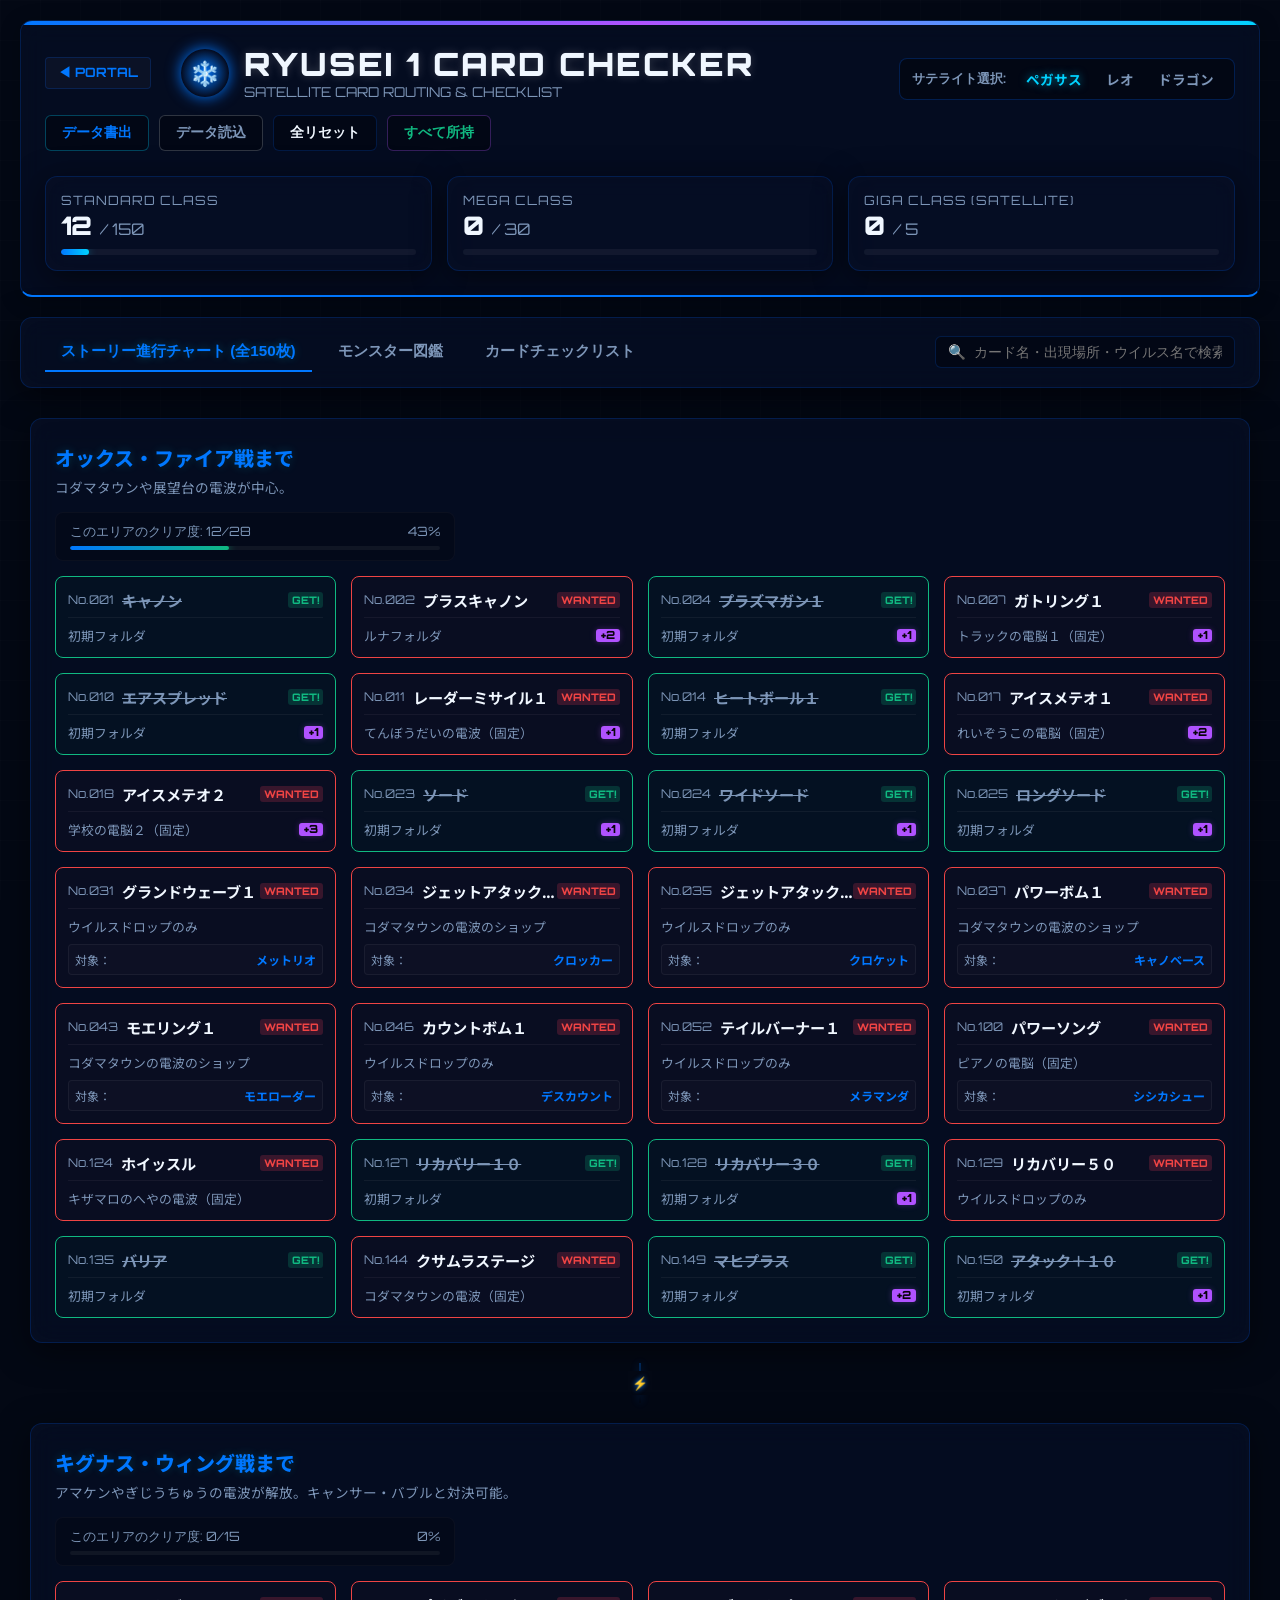
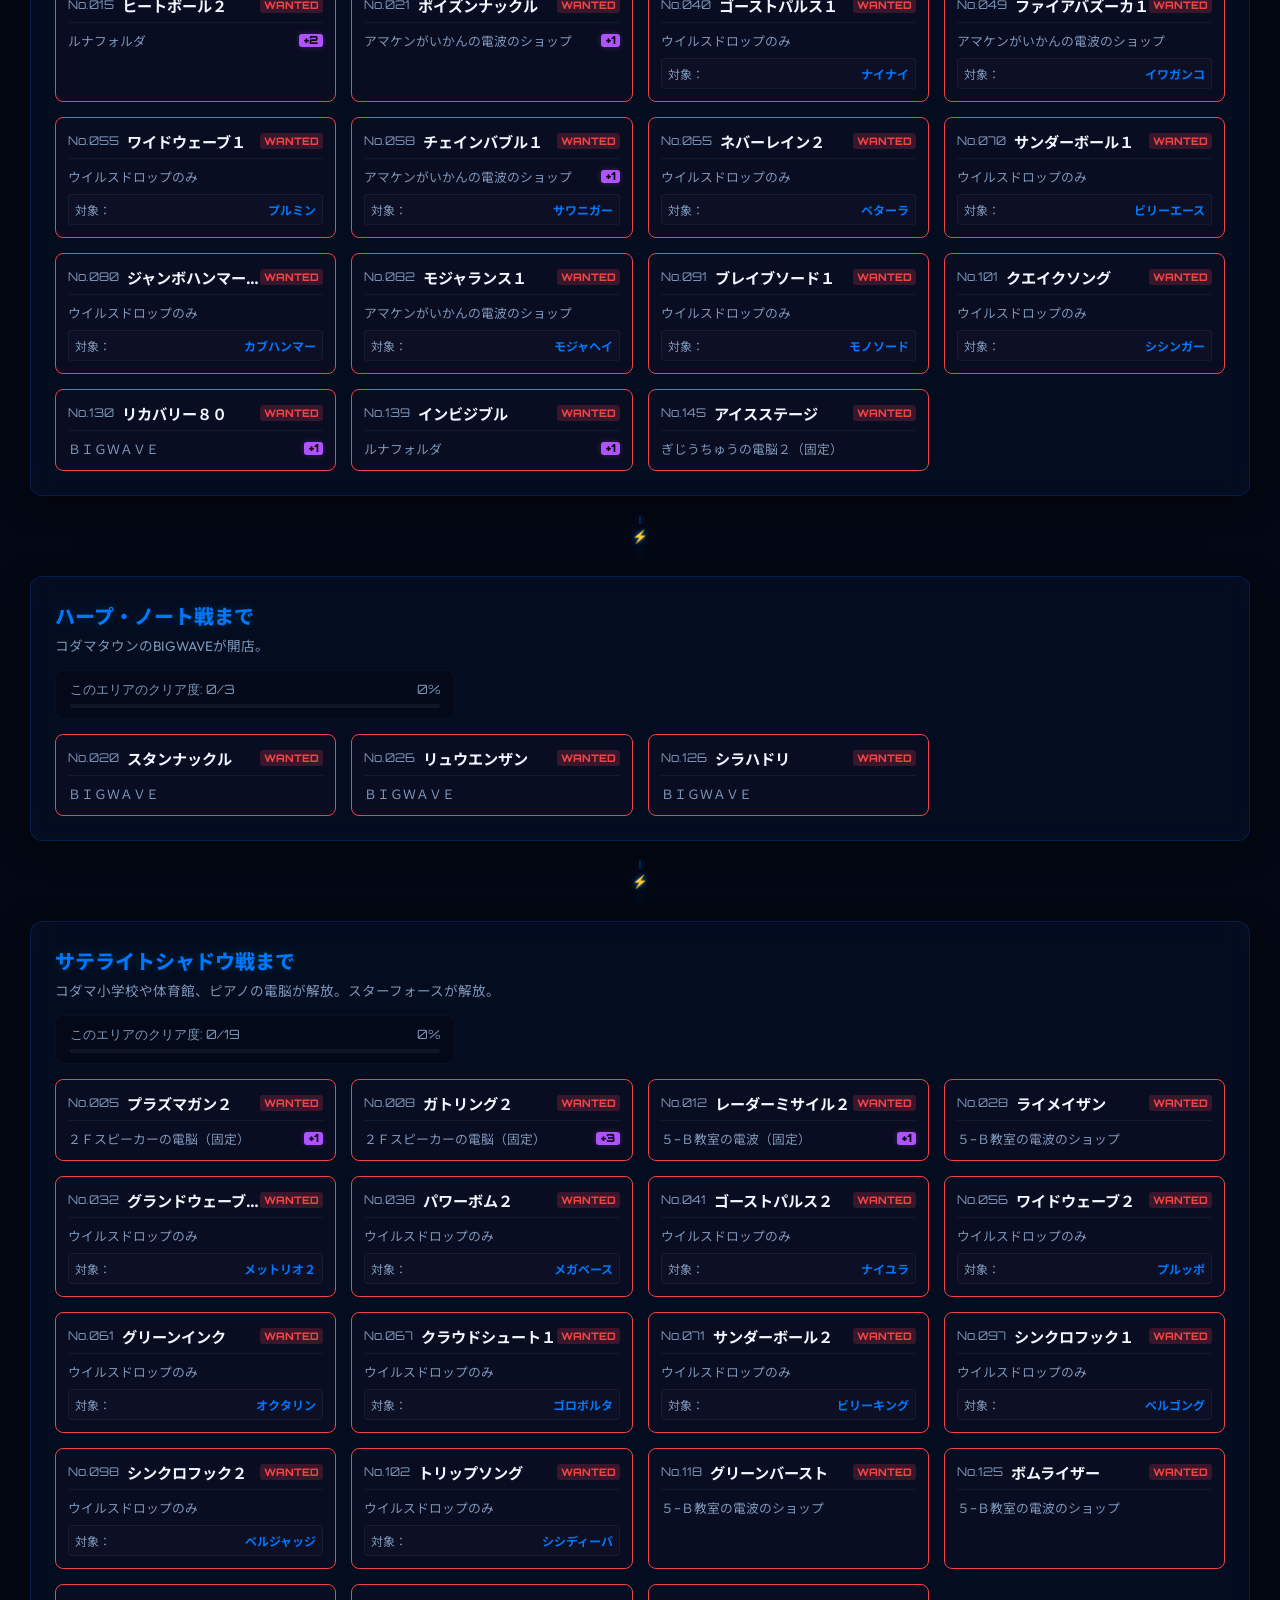
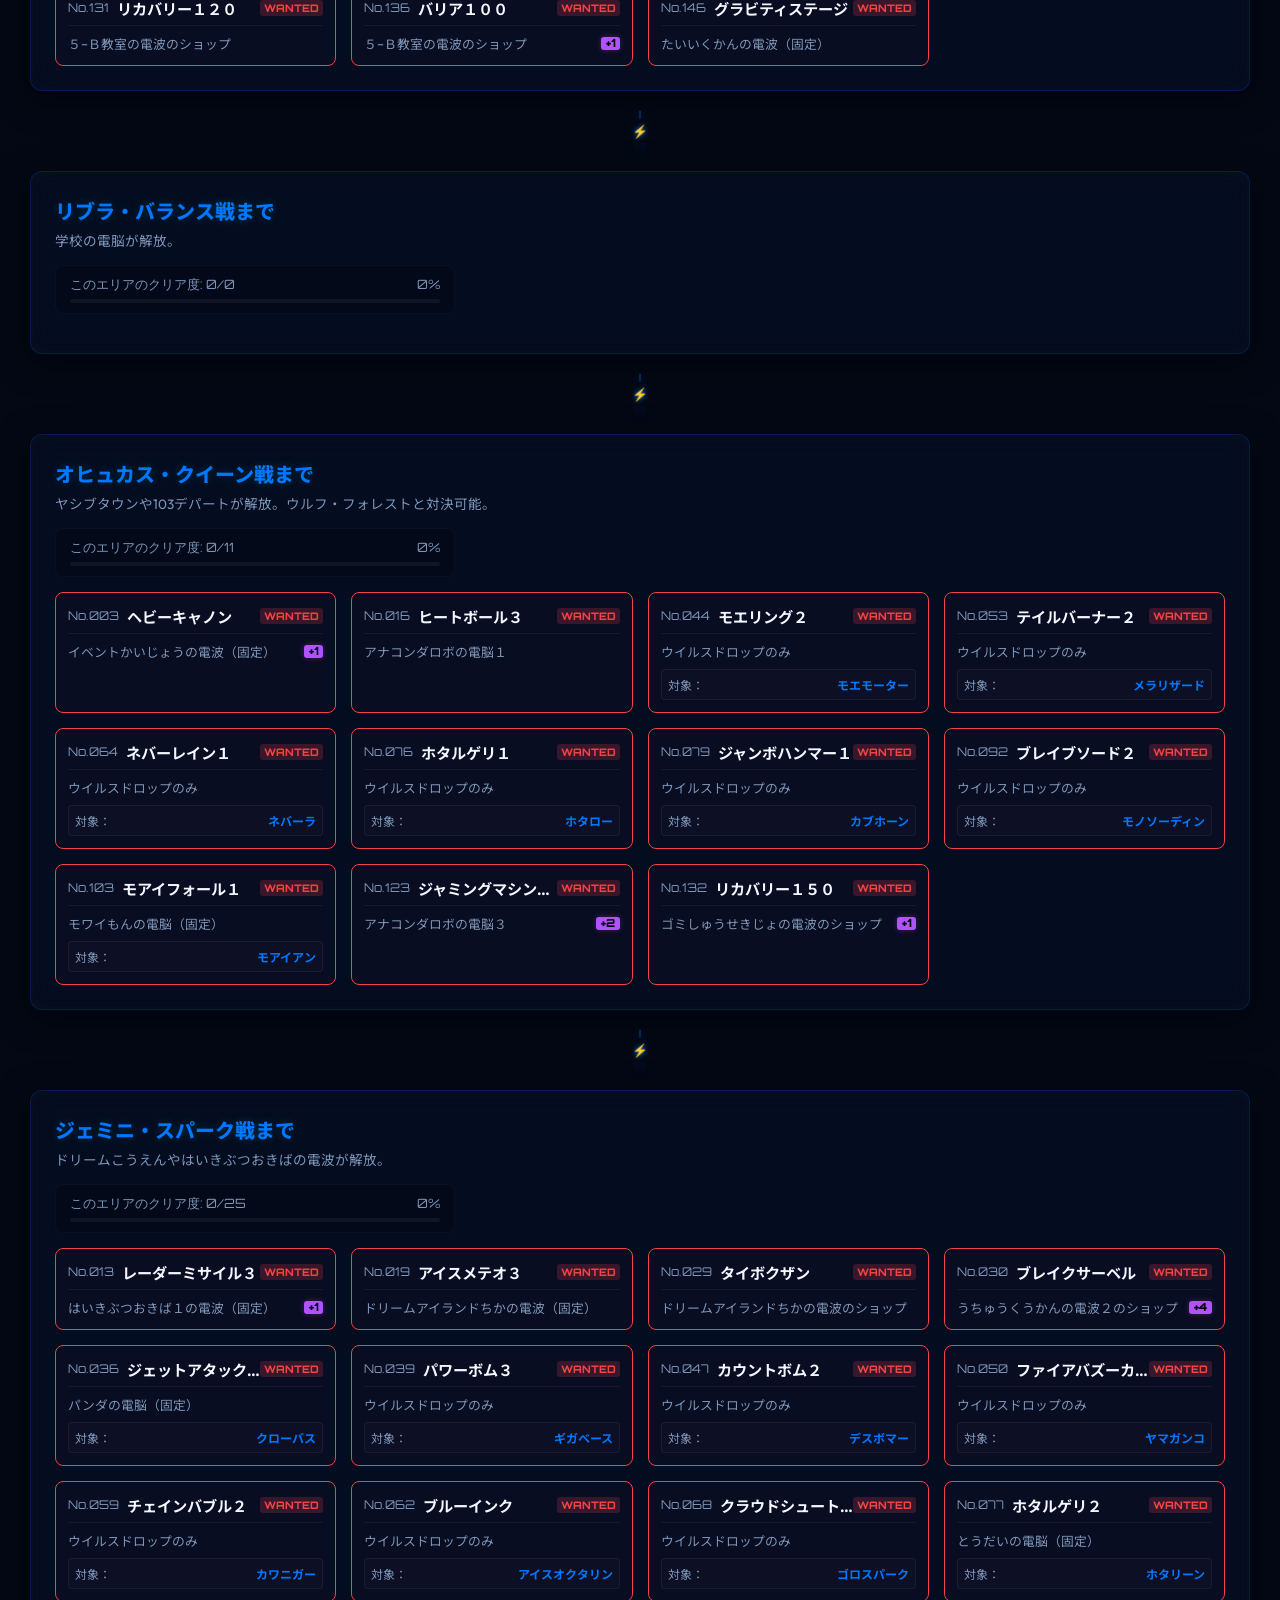
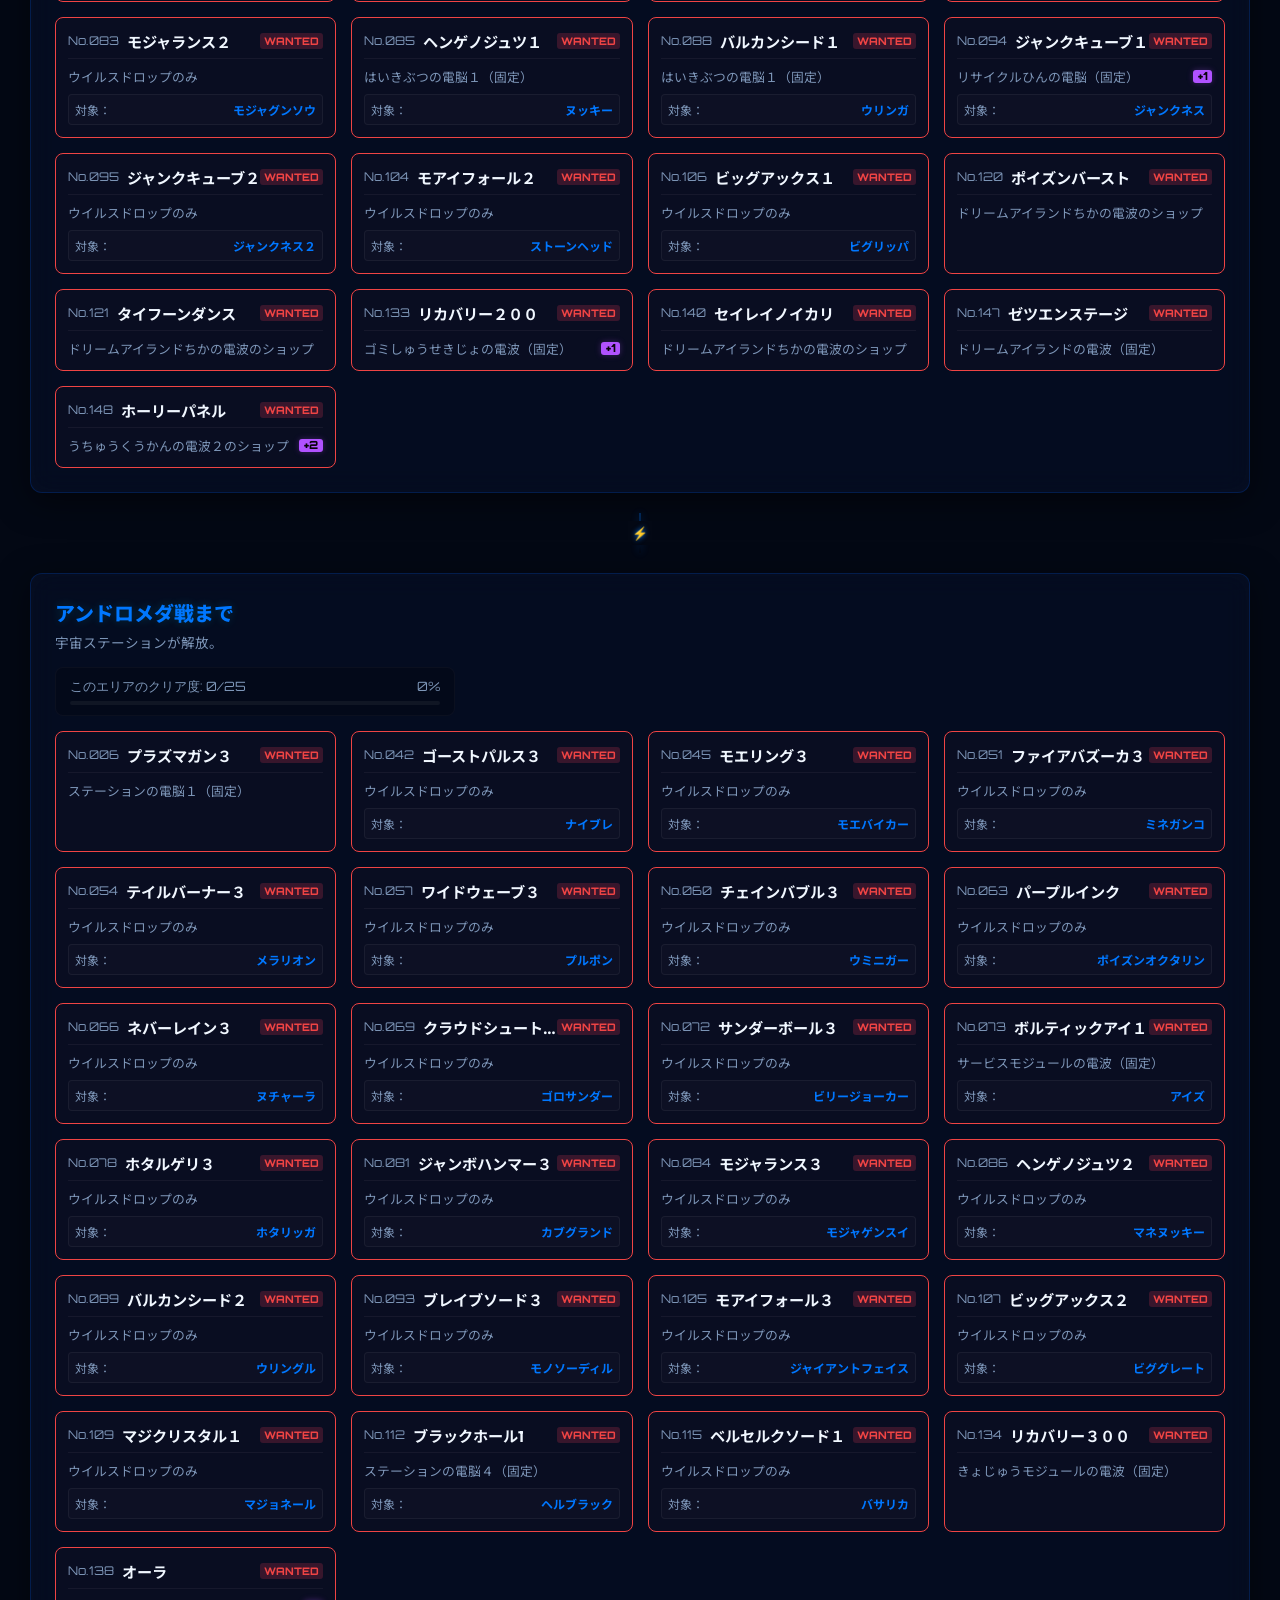
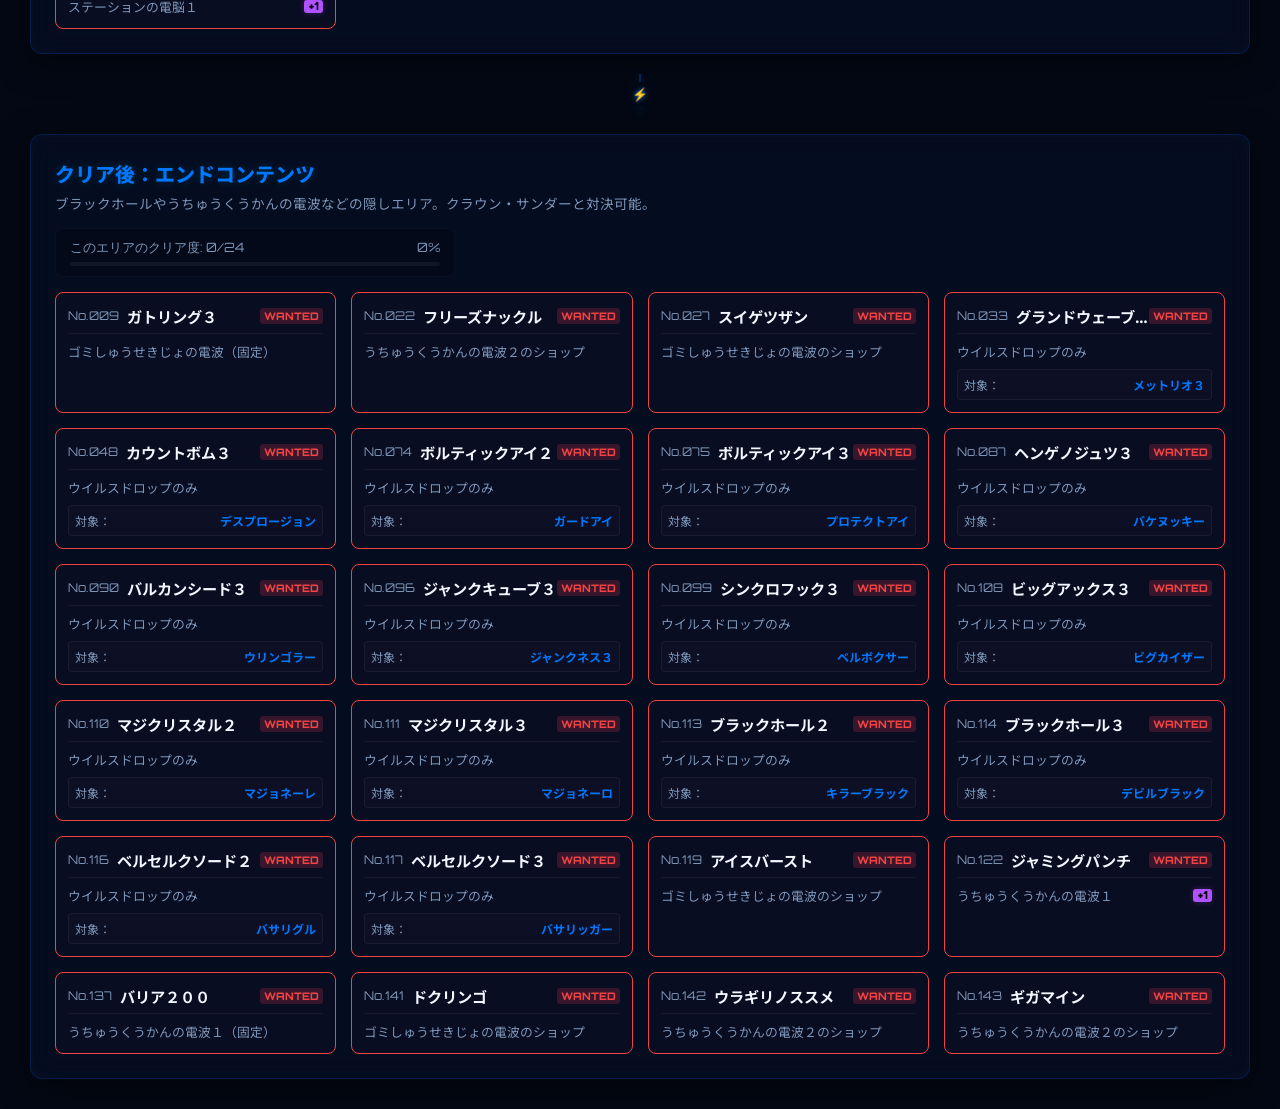
==== commit 68044d1e: "fix(ryusei1): fix +N badge tooltip and update card checkers" ====
--- a/ryusei1/index.html
+++ b/ryusei1/index.html
@@ -1,13 +1,14 @@
 <!DOCTYPE html>
-<html lang="ja" data-satellite="pegasus">
+<html lang="ja" data-game="ryusei1" data-satellite="pegasus">
 <head>
   <meta charset="UTF-8">
   <meta name="viewport" content="width=device-width, initial-scale=1.0">
-  <meta name="description" content="流星のロックマン1のバトルカード収集率をトラッキングし、150枚のスタンダードカードおよびメガ、ギガクラスカード、ボクタイコラボカードをストーリーチャートとウェーブロード進行に沿って効率よく集めるためのルートチェッカーです。">
+  <meta name="description" content="流星のロックマン1のバトルカード収集率をトラッキングしhash、150枚のスタンダードカードおよびメガ、ギガクラスカード、ボクタイコラボカードをストーリーチャートとウェーブロード進行に沿って効率よく集めるためのルートチェッカーです。">
   <title>流星のロックマン1 バトルカード収集チェッカー & ストーリーフローチャート</title>
   <link rel="preconnect" href="https://fonts.googleapis.com">
   <link rel="preconnect" href="https://fonts.gstatic.com" crossorigin>
   <link href="https://fonts.googleapis.com/css2?family=Outfit:wght@300;400;600;800&family=Share+Tech+Mono&family=Noto+Sans+JP:wght@400;700&display=swap" rel="stylesheet">
+  <link rel="stylesheet" href="../common_checker_style.css">
   <link rel="stylesheet" href="style.css">
 </head>
 <body>
@@ -29,7 +30,7 @@
           </div>
         </div>
 
-        <!-- Satellite Version Selector -->
+        <!-- Satellite Version Selector (Middle) -->
         <div class="satellite-selector-wrapper">
           <span class="selector-label">サテライト選択:</span>
           <div class="satellite-options">
@@ -48,6 +49,7 @@
           </div>
         </div>
         
+        <!-- Action Buttons (Right) -->
         <div class="controls-right">
           <button class="btn-action" id="btn-export" style="color: var(--color-standard); border-color: rgba(0, 210, 255, 0.3);" title="現在のチェック状態をJSONファイルとして保存（ダウンロード）します">
             データ書出
@@ -72,7 +74,7 @@
           <div class="stat-label">Standard Class</div>
           <div class="stat-value" id="stat-standard-val">0 <span>/ 150</span></div>
           <div class="stat-progress-bar-bg">
-            <div class="stat-progress-bar-fill" id="stat-standard-fill" style="width: 0%;"></div>
+            <div class="stat-progress-bar-fill" id="stat-standard-fill" style="width: 0%; color: var(--color-theme);"></div>
           </div>
         </div>
         
@@ -81,7 +83,7 @@
           <div class="stat-label">Mega Class</div>
           <div class="stat-value" id="stat-mega-val">0 <span>/ 36</span></div>
           <div class="stat-progress-bar-bg">
-            <div class="stat-progress-bar-fill" id="stat-mega-fill" style="width: 0%; color: var(--color-mega);"></div>
+            <div class="stat-progress-bar-fill" id="stat-mega-fill" style="width: 0%; color: var(--color-theme);"></div>
           </div>
         </div>
         
@@ -90,7 +92,7 @@
           <div class="stat-label">Giga Class (Satellite)</div>
           <div class="stat-value" id="stat-giga-val">0 <span>/ 5</span></div>
           <div class="stat-progress-bar-bg">
-            <div class="stat-progress-bar-fill" id="stat-giga-fill" style="width: 0%; color: var(--color-giga);"></div>
+            <div class="stat-progress-bar-fill" id="stat-giga-fill" style="width: 0%; color: var(--color-theme);"></div>
           </div>
         </div>
       </div>
--- a/common_checker_style.css
+++ b/common_checker_style.css
@@ -0,0 +1,1085 @@
+/* ============================================================
+   SHARED CYBERPUNK THEME DESIGN SYSTEM FOR MSF CARD CHECKERS
+   ============================================================ */
+
+:root {
+  /* Default variables - overridden by individual game sheets */
+  --bg-color: #070913;
+  --panel-bg: rgba(13, 17, 39, 0.6);
+  --panel-border: rgba(0, 242, 254, 0.15);
+  --panel-border-glow: rgba(0, 242, 254, 0.4);
+  
+  --text-main: #f8fafc;
+  --text-muted: #94a3b8;
+  
+  --color-standard: #00f2fe;
+  --color-mega: #a855f7;
+  --color-giga: #ef4444;
+  --color-blank: #e2e8f0;
+  --color-gentei: #f59e0b;
+  --color-acquired: #10b981;
+  --color-missing: #f43f5e;
+  
+  --font-cyber: 'Share Tech Mono', monospace;
+  --font-main: 'Outfit', 'Noto Sans JP', sans-serif;
+}
+
+/* Base resets & backgrounds */
+* {
+  box-sizing: border-box;
+  margin: 0;
+  padding: 0;
+}
+
+body {
+  font-family: var(--font-main);
+  background-color: var(--bg-color);
+  color: var(--text-main);
+  min-height: 100vh;
+  padding: 20px;
+  display: flex;
+  flex-direction: column;
+  overflow-y: scroll;
+  position: relative;
+}
+
+/* Cyber mesh background effect */
+.cyber-mesh-bg {
+  position: fixed;
+  top: 0;
+  left: 0;
+  width: 100vw;
+  height: 100vh;
+  background-image: 
+    linear-gradient(rgba(255, 255, 255, 0.01) 1px, transparent 1px),
+    linear-gradient(90deg, rgba(255, 255, 255, 0.01) 1px, transparent 1px);
+  background-size: 40px 40px;
+  pointer-events: none;
+  z-index: -1;
+}
+
+/* Webkit Scrollbars */
+::-webkit-scrollbar {
+  width: 8px;
+  height: 8px;
+}
+::-webkit-scrollbar-track {
+  background: var(--bg-color);
+}
+::-webkit-scrollbar-thumb {
+  background: var(--panel-border);
+  border-radius: 4px;
+}
+::-webkit-scrollbar-thumb:hover {
+  background: var(--panel-border-glow);
+}
+
+/* Glassmorphism Panel Utility */
+.glass-panel {
+  background: var(--panel-bg);
+  border: 1px solid var(--panel-border);
+  backdrop-filter: blur(12px);
+  -webkit-backdrop-filter: blur(12px);
+  border-radius: 12px;
+  box-shadow: 0 8px 32px 0 rgba(0, 0, 0, 0.5), inset 0 0 20px rgba(255, 255, 255, 0.02);
+  transition: all 0.3s cubic-bezier(0.25, 0.8, 0.25, 1);
+}
+
+.glass-panel:hover {
+  border-color: var(--panel-border-glow);
+  box-shadow: 0 8px 32px 0 rgba(255, 255, 255, 0.05), inset 0 0 20px rgba(255, 255, 255, 0.03);
+}
+
+/* Main Container Layout */
+.app-container {
+  max-width: 1400px;
+  margin: 0 auto;
+  display: flex;
+  flex-direction: column;
+  gap: 20px;
+  width: 100%;
+}
+
+/* Header Section */
+header.app-header {
+  display: flex;
+  flex-direction: column;
+  gap: 15px;
+  padding: 24px;
+  position: relative;
+  overflow: hidden;
+  border-bottom: 2px solid var(--color-standard);
+  box-shadow: 0 4px 20px rgba(0, 0, 0, 0.25);
+}
+
+header.app-header::before {
+  content: '';
+  position: absolute;
+  top: 0;
+  left: 0;
+  width: 100%;
+  height: 4px;
+  background: linear-gradient(90deg, var(--color-standard), var(--color-mega), var(--color-giga));
+}
+
+.header-top {
+  display: flex;
+  justify-content: space-between;
+  align-items: flex-end;
+  flex-wrap: wrap;
+  gap: 15px;
+}
+
+.title-area {
+  display: flex;
+  align-items: center;
+  gap: 15px;
+}
+
+.logo-icon {
+  width: 48px;
+  height: 48px;
+  background: radial-gradient(circle, var(--color-standard) 0%, transparent 70%);
+  border-radius: 50%;
+  display: flex;
+  align-items: center;
+  justify-content: center;
+  font-size: 24px;
+  box-shadow: 0 0 15px var(--color-standard);
+  animation: pulse 2s infinite alternate;
+}
+
+.btn-back-portal {
+  text-decoration: none;
+  font-family: var(--font-cyber);
+  font-size: 0.8rem;
+  font-weight: bold;
+  padding: 6px 12px;
+  border-radius: 4px;
+  border: 1px solid var(--panel-border);
+  color: var(--color-standard);
+  margin-right: 15px;
+  background: rgba(255, 255, 255, 0.03);
+  transition: all 0.3s ease;
+  display: inline-flex;
+  align-items: center;
+  height: 32px;
+}
+
+.btn-back-portal:hover {
+  background: rgba(255, 255, 255, 0.1);
+  border-color: var(--color-standard);
+  box-shadow: 0 0 8px var(--color-standard);
+}
+
+h1 {
+  font-family: var(--font-cyber);
+  font-size: 2rem;
+  font-weight: 900;
+  letter-spacing: 2px;
+  text-shadow: 0 0 10px rgba(255, 255, 255, 0.2);
+  line-height: 1.2;
+}
+
+/* Action Controls (Export, Import, Reset, etc) */
+.controls-middle {
+  display: flex;
+  gap: 10px;
+  align-items: flex-end;
+}
+
+.controls-right {
+  display: flex;
+  gap: 10px;
+  align-items: flex-end;
+  flex-wrap: wrap;
+}
+
+.btn-action {
+  background: rgba(0, 0, 0, 0.3);
+  border: 1px solid var(--panel-border);
+  color: var(--text-main);
+  padding: 6px 16px;
+  border-radius: 6px;
+  cursor: pointer;
+  font-weight: 600;
+  font-size: 0.85rem;
+  transition: all 0.2s ease;
+  display: inline-flex;
+  align-items: center;
+  justify-content: center;
+  height: 36px;
+  min-width: 100px;
+}
+
+.btn-action:hover {
+  background: rgba(255, 255, 255, 0.05);
+  border-color: var(--panel-border-glow);
+  transform: translateY(-1px);
+}
+
+.btn-action:active {
+  transform: translateY(0);
+}
+
+/* Version Selectors Styling (Satellite / Tribe) */
+.satellite-selector-wrapper, .tribe-selector-wrapper {
+  display: flex;
+  align-items: center;
+  gap: 12px;
+  background: rgba(0, 0, 0, 0.35);
+  border: 1px solid var(--panel-border);
+  padding: 6px 12px;
+  border-radius: 8px;
+}
+
+.selector-label {
+  font-family: var(--font-cyber);
+  font-size: 0.8rem;
+  color: var(--text-muted);
+}
+
+.satellite-options, .tribe-options {
+  display: flex;
+  gap: 6px;
+}
+
+.satellite-opt, .tribe-opt {
+  position: relative;
+  cursor: pointer;
+}
+
+.satellite-opt input, .tribe-opt input {
+  position: absolute;
+  opacity: 0;
+  width: 0;
+  height: 0;
+}
+
+.opt-text {
+  display: inline-block;
+  padding: 4px 8px;
+  font-size: 0.85rem;
+  font-weight: bold;
+  transition: all 0.2s ease;
+  color: var(--text-muted);
+}
+
+.satellite-opt:hover .opt-text, .tribe-opt:hover .opt-text {
+  color: var(--text-main);
+}
+
+.satellite-opt.active .opt-text, .tribe-opt.active .opt-text {
+  color: var(--color-standard);
+  text-shadow: 0 0 8px var(--color-standard);
+}
+
+/* Stats Progress Bars */
+.stats-container {
+  display: grid;
+  grid-template-columns: repeat(auto-fit, minmax(200px, 1fr));
+  gap: 15px;
+  margin-top: 10px;
+}
+
+.stat-box {
+  padding: 15px;
+  display: flex;
+  flex-direction: column;
+  gap: 5px;
+}
+
+.stat-label {
+  font-family: var(--font-cyber);
+  font-size: 0.8rem;
+  text-transform: uppercase;
+  letter-spacing: 1px;
+  color: var(--text-muted);
+}
+
+.stat-value {
+  font-size: 1.6rem;
+  font-weight: 900;
+  font-family: var(--font-cyber);
+  line-height: 1;
+}
+
+.stat-value span {
+  font-size: 1rem;
+  color: var(--text-muted);
+  font-weight: normal;
+}
+
+.stat-progress-bar-bg {
+  height: 6px;
+  background: rgba(255, 255, 255, 0.05);
+  border-radius: 3px;
+  overflow: hidden;
+  margin-top: 5px;
+}
+
+.stat-progress-bar-fill {
+  height: 100%;
+  border-radius: 3px;
+  background-color: currentColor;
+  transition: width 0.8s cubic-bezier(0.1, 0.8, 0.25, 1);
+  box-shadow: 0 0 10px currentColor;
+}
+
+#stat-standard-fill {
+  background: linear-gradient(90deg, var(--color-standard), var(--color-theme));
+  box-shadow: 0 0 10px var(--color-theme-glow);
+}
+
+#stat-mega-fill {
+  background: linear-gradient(90deg, var(--color-mega), var(--color-theme));
+  box-shadow: 0 0 10px var(--color-theme-glow);
+}
+
+#stat-giga-fill {
+  background: linear-gradient(90deg, var(--color-giga), var(--color-theme));
+  box-shadow: 0 0 10px var(--color-theme-glow);
+}
+
+/* Navigation / Control Panel */
+.nav-control-panel {
+  display: flex;
+  justify-content: space-between;
+  align-items: center;
+  flex-wrap: wrap;
+  gap: 15px;
+  padding: 15px 24px;
+}
+
+.tabs {
+  display: flex;
+  gap: 10px;
+}
+
+.tab-btn {
+  background: transparent;
+  border: none;
+  color: var(--text-muted);
+  padding: 8px 16px;
+  cursor: pointer;
+  font-weight: bold;
+  font-size: 0.95rem;
+  border-bottom: 2px solid transparent;
+  transition: all 0.2s ease;
+}
+
+.tab-btn:hover {
+  color: var(--text-main);
+}
+
+.tab-btn.active {
+  color: var(--color-standard);
+  border-bottom-color: var(--color-standard);
+  text-shadow: 0 0 8px rgba(0, 242, 254, 0.3);
+}
+
+.search-wrapper {
+  display: flex;
+  align-items: center;
+  background: rgba(0, 0, 0, 0.3);
+  border: 1px solid var(--panel-border);
+  padding: 6px 12px;
+  border-radius: 6px;
+  min-width: 300px;
+  transition: border-color 0.2s;
+}
+
+.search-wrapper:focus-within {
+  border-color: var(--panel-border-glow);
+}
+
+.search-icon {
+  margin-right: 8px;
+  font-size: 0.9rem;
+}
+
+.search-input {
+  background: transparent;
+  border: none;
+  color: var(--text-main);
+  outline: none;
+  font-size: 0.9rem;
+  width: 100%;
+}
+
+/* Card Class Filter Chips (Checklist) */
+.class-filters {
+  display: flex;
+  gap: 10px;
+  flex-wrap: wrap;
+  margin-bottom: 10px;
+  padding: 0 10px;
+}
+
+.filter-chip {
+  background: rgba(0, 0, 0, 0.35);
+  border: 1px solid var(--panel-border);
+  padding: 6px 16px;
+  border-radius: 20px;
+  cursor: pointer;
+  font-family: var(--font-cyber);
+  font-size: 0.8rem;
+  font-weight: bold;
+  color: var(--text-muted);
+  transition: all 0.2s ease;
+}
+
+.filter-chip:hover {
+  color: var(--text-main);
+  background: rgba(255, 255, 255, 0.05);
+}
+
+.filter-chip.active {
+  color: var(--bg-color);
+  background: var(--text-main);
+  border-color: var(--text-main);
+  box-shadow: 0 0 8px rgba(255, 255, 255, 0.3);
+}
+
+/* Checklist Table Styles */
+.tab-content {
+  display: none;
+}
+
+.tab-content.active {
+  display: block;
+}
+
+.table-wrapper {
+  overflow-x: auto;
+  border-radius: 8px;
+}
+
+table.card-table {
+  width: 100%;
+  border-collapse: collapse;
+  text-align: left;
+}
+
+table.card-table th {
+  background: rgba(0, 0, 0, 0.4);
+  font-family: var(--font-cyber);
+  font-size: 0.85rem;
+  color: var(--text-muted);
+  padding: 12px 16px;
+  border-bottom: 1px solid var(--panel-border);
+}
+
+table.card-table td {
+  padding: 14px 16px;
+  border-bottom: 1px solid rgba(255, 255, 255, 0.04);
+  vertical-align: middle;
+}
+
+table.card-table tr.card-row {
+  transition: background-color 0.15s ease;
+}
+
+table.card-table tr.card-row:hover {
+  background-color: rgba(255, 255, 255, 0.02);
+}
+
+.card-number {
+  font-family: var(--font-cyber);
+  font-size: 0.95rem;
+}
+
+.class-badge {
+  display: inline-block;
+  font-size: 0.65rem;
+  font-weight: bold;
+  padding: 1px 4px;
+  border-radius: 3px;
+  text-transform: uppercase;
+  margin-top: 4px;
+}
+
+.class-badge.std { background: rgba(0, 242, 254, 0.1); color: var(--color-standard); }
+.class-badge.mg { background: rgba(168, 85, 247, 0.1); color: var(--color-mega); }
+.class-badge.gg { background: rgba(239, 68, 68, 0.1); color: var(--color-giga); }
+.class-badge.bk { background: rgba(226, 232, 240, 0.1); color: var(--color-blank); }
+.class-badge.gt { background: rgba(245, 158, 11, 0.1); color: var(--color-gentei); }
+
+.card-name-cell {
+  font-weight: 700;
+}
+
+.card-row.acquired .card-name-cell {
+  text-decoration: line-through;
+  color: var(--text-muted);
+}
+
+.card-source-cell {
+  color: var(--text-muted);
+  font-size: 0.85rem;
+  line-height: 1.4;
+  white-space: pre-line;
+}
+
+.cyber-checkbox {
+  width: 18px;
+  height: 18px;
+  cursor: pointer;
+}
+
+/* ============================================================
+   STORY PROGRESS FLOWCHART TAB
+   ============================================================ */
+.flowchart-wrapper {
+  display: flex;
+  flex-direction: column;
+  gap: 20px;
+  padding: 10px;
+}
+
+.area-card {
+  padding: 24px;
+  display: flex;
+  flex-direction: column;
+  gap: 15px;
+}
+
+.area-header h3 {
+  font-size: 1.25rem;
+  font-weight: 800;
+  color: var(--color-standard);
+  text-shadow: 0 0 10px rgba(0, 242, 254, 0.2);
+  margin-bottom: 5px;
+}
+
+.area-desc {
+  font-size: 0.85rem;
+  color: var(--text-muted);
+}
+
+.area-progress-container {
+  display: flex;
+  flex-direction: column;
+  gap: 5px;
+  max-width: 400px;
+  background: rgba(0, 0, 0, 0.2);
+  padding: 10px 14px;
+  border-radius: 8px;
+  border: 1px solid rgba(255, 255, 255, 0.03);
+}
+
+.area-progress-text {
+  display: flex;
+  justify-content: space-between;
+  font-size: 0.8rem;
+  font-family: var(--font-cyber);
+  color: var(--text-muted);
+}
+
+.area-progress-bar-bg {
+  height: 4px;
+  background: rgba(255, 255, 255, 0.05);
+  border-radius: 2px;
+  overflow: hidden;
+}
+
+.area-progress-bar-fill {
+  height: 100%;
+  background: linear-gradient(90deg, var(--color-standard), var(--color-acquired));
+  border-radius: 2px;
+  transition: width 0.5s ease;
+  box-shadow: 0 0 8px var(--color-acquired);
+}
+
+.flow-cards-grid {
+  display: grid;
+  grid-template-columns: repeat(auto-fill, minmax(280px, 1fr));
+  gap: 15px;
+}
+
+.flow-card-chip {
+  background: rgba(0, 0, 0, 0.3);
+  border: 1px solid var(--panel-border);
+  border-radius: 8px;
+  padding: 12px;
+  cursor: pointer;
+  transition: all 0.25s cubic-bezier(0.4, 0, 0.2, 1);
+  display: flex;
+  flex-direction: column;
+  gap: 8px;
+  position: relative;
+  overflow: hidden;
+}
+
+.flow-card-chip:hover {
+  transform: translateY(-2px);
+}
+
+.flow-card-chip.acquired {
+  border-color: var(--color-acquired);
+  background: rgba(16, 185, 129, 0.03);
+}
+
+.flow-card-chip.acquired:hover {
+  box-shadow: 0 0 15px rgba(16, 185, 129, 0.15);
+}
+
+.flow-card-chip.missing {
+  border-color: var(--color-missing);
+  background: rgba(244, 63, 94, 0.02);
+}
+
+.flow-card-chip.missing:hover {
+  box-shadow: 0 0 15px rgba(244, 63, 94, 0.12);
+}
+
+.chip-header {
+  display: flex;
+  justify-content: space-between;
+  align-items: center;
+  border-bottom: 1px solid rgba(255, 255, 255, 0.05);
+  padding-bottom: 6px;
+}
+
+.chip-no {
+  font-family: var(--font-cyber);
+  font-size: 0.75rem;
+  color: var(--text-muted);
+}
+
+.chip-name {
+  font-weight: 700;
+  font-size: 0.95rem;
+  flex: 1;
+  margin-left: 8px;
+  text-overflow: ellipsis;
+  overflow: hidden;
+  white-space: nowrap;
+}
+
+.flow-card-chip.acquired .chip-name {
+  text-decoration: line-through;
+  color: var(--text-muted);
+}
+
+.chip-status-badge {
+  font-size: 0.65rem;
+  font-weight: 800;
+  padding: 1px 4px;
+  border-radius: 3px;
+  font-family: var(--font-cyber);
+}
+
+.acquired .chip-status-badge {
+  background: rgba(16, 185, 129, 0.2);
+  color: var(--color-acquired);
+}
+
+.missing .chip-status-badge {
+  background: rgba(244, 63, 94, 0.2);
+  color: var(--color-missing);
+}
+
+.chip-body {
+  display: flex;
+  flex-direction: column;
+  gap: 8px;
+}
+
+.chip-detail {
+  color: var(--text-muted);
+  font-size: 0.8rem;
+  flex: 1;
+  text-overflow: ellipsis;
+  overflow: hidden;
+  white-space: nowrap;
+}
+
+/* Tooltip implementation for overflow sources (+1 badge) */
+.source-more-tag {
+  position: relative;
+  display: inline-flex;
+  align-items: center;
+  justify-content: center;
+  background: var(--color-mega, #a855f7);
+  color: #07030a;
+  font-family: var(--font-cyber);
+  font-size: 0.7rem;
+  font-weight: 850;
+  padding: 1px 5px;
+  border-radius: 3px;
+  cursor: help;
+  box-shadow: 0 0 6px rgba(168, 85, 247, 0.3);
+  user-select: none;
+  line-height: 1;
+}
+
+.source-more-tag:hover {
+  background: #fff;
+  box-shadow: 0 0 10px rgba(255, 255, 255, 0.6);
+}
+
+/* DOM-injected tooltip popup */
+.source-tooltip-popup {
+  position: fixed;
+  background: rgba(12, 5, 22, 0.97);
+  border: 1px solid var(--color-mega, #a855f7);
+  box-shadow: 0 4px 24px rgba(168, 85, 247, 0.5), 0 0 12px rgba(0, 0, 0, 0.9);
+  color: #f5f3ff;
+  padding: 10px 14px;
+  border-radius: 8px;
+  font-family: var(--font-main);
+  font-size: 0.78rem;
+  font-weight: normal;
+  white-space: pre-line;
+  text-align: left;
+  max-width: 320px;
+  z-index: 9999;
+  pointer-events: none;
+  transition: opacity 0.15s ease;
+}
+
+.chip-detail-row {
+  display: flex;
+  justify-content: space-between;
+  align-items: center;
+  gap: 8px;
+  width: 100%;
+}
+
+.chip-virus-info {
+  background: rgba(255, 255, 255, 0.02);
+  border: 1px solid rgba(255, 255, 255, 0.05);
+  border-radius: 4px;
+  padding: 6px;
+  font-size: 0.75rem;
+  display: flex;
+  align-items: center;
+  justify-content: space-between;
+  transition: all 0.2s ease;
+}
+
+.chip-virus-info:hover {
+  background: rgba(255, 255, 255, 0.06);
+  border-color: rgba(255, 255, 255, 0.15);
+}
+
+.virus-label {
+  color: var(--text-muted);
+}
+
+.virus-name {
+  font-weight: bold;
+  color: var(--color-standard);
+}
+
+.flow-connector {
+  display: flex;
+  justify-content: center;
+  align-items: center;
+  height: 40px;
+  position: relative;
+}
+
+.connector-line {
+  width: 2px;
+  height: 100%;
+  background: linear-gradient(180deg, var(--color-standard), transparent);
+  opacity: 0.3;
+  box-shadow: 0 0 8px var(--color-standard);
+}
+
+.connector-arrow {
+  position: absolute;
+  background: var(--bg-color);
+  padding: 4px;
+  font-size: 0.8rem;
+  color: var(--color-standard);
+  text-shadow: 0 0 5px var(--color-standard);
+  animation: pulse 1s infinite alternate;
+}
+
+/* Animations */
+@keyframes pulse {
+  0% { transform: scale(1); filter: brightness(0.9); }
+  100% { transform: scale(1.08); filter: brightness(1.2); }
+}
+
+/* ============================================================
+   MONSTER BOOK TAB
+   ============================================================ */
+.monsterbook-container {
+  padding: 10px;
+}
+
+.monster-grid {
+  display: grid;
+  grid-template-columns: repeat(auto-fill, minmax(280px, 1fr));
+  gap: 20px;
+}
+
+.monster-card {
+  background: var(--panel-bg);
+  border: 1px solid var(--panel-border);
+  border-radius: 12px;
+  padding: 16px;
+  display: flex;
+  flex-direction: column;
+  gap: 12px;
+  position: relative;
+  transition: all 0.3s cubic-bezier(0.25, 0.8, 0.25, 1);
+  box-shadow: 0 4px 15px rgba(0, 0, 0, 0.4);
+}
+
+.monster-card:hover {
+  transform: translateY(-3px);
+  border-color: var(--panel-border-glow);
+}
+
+.monster-card-header {
+  display: flex;
+  justify-content: space-between;
+  align-items: center;
+  border-bottom: 1px solid rgba(255, 255, 255, 0.08);
+  padding-bottom: 8px;
+}
+
+.monster-no {
+  font-family: var(--font-cyber);
+  font-size: 0.85rem;
+  color: var(--text-muted);
+}
+
+.monster-name {
+  font-size: 1.15rem;
+  font-weight: 800;
+  color: #fff;
+  flex: 1;
+  margin-left: 10px;
+}
+
+.monster-elem-badge {
+  font-size: 0.75rem;
+  font-weight: bold;
+  padding: 3px 8px;
+  border-radius: 4px;
+  text-transform: uppercase;
+}
+
+/* Element border colors & shadows */
+.monster-card.elem-無 { border-color: rgba(156, 163, 175, 0.3); }
+.monster-card.elem-無:hover { border-color: #9ca3af; box-shadow: 0 0 15px rgba(156, 163, 175, 0.25); }
+.badge-無 { background: rgba(156, 163, 175, 0.2); color: #d1d5db; }
+
+.monster-card.elem-炎 { border-color: rgba(239, 68, 68, 0.3); }
+.monster-card.elem-炎:hover { border-color: #ef4444; box-shadow: 0 0 18px rgba(239, 68, 68, 0.35); }
+.badge-炎 { background: rgba(239, 68, 68, 0.2); color: #f87171; }
+
+.monster-card.elem-水 { border-color: rgba(6, 182, 212, 0.3); }
+.monster-card.elem-水:hover { border-color: #06b6d4; box-shadow: 0 0 18px rgba(6, 182, 212, 0.35); }
+.badge-水 { background: rgba(6, 182, 212, 0.2); color: #22d3ee; }
+
+.monster-card.elem-電気 { border-color: rgba(234, 179, 8, 0.3); }
+.monster-card.elem-電気:hover { border-color: #eab308; box-shadow: 0 0 18px rgba(234, 179, 8, 0.35); }
+.badge-電気 { background: rgba(234, 179, 8, 0.2); color: #facc15; }
+
+.monster-card.elem-木 { border-color: rgba(16, 185, 129, 0.3); }
+.monster-card.elem-木:hover { border-color: #10b981; box-shadow: 0 0 18px rgba(16, 185, 129, 0.35); }
+.badge-木 { background: rgba(16, 185, 129, 0.2); color: #34d399; }
+
+/* Drop Card Badge inside Monster Card */
+.monster-drop-container {
+  display: flex;
+  flex-direction: column;
+  gap: 8px;
+}
+
+.monster-drop-info {
+  display: inline-flex;
+  align-items: center;
+  gap: 8px;
+  background: rgba(0, 0, 0, 0.25);
+  border: 1px solid rgba(255, 255, 255, 0.08);
+  padding: 6px 12px;
+  border-radius: 6px;
+  cursor: pointer;
+  font-size: 0.85rem;
+  transition: all 0.2s ease;
+  width: 100%;
+}
+
+.monster-drop-info:hover {
+  transform: scale(1.01);
+}
+
+.monster-drop-info.acquired {
+  border-color: var(--color-acquired);
+  background: rgba(16, 185, 129, 0.05);
+}
+.monster-drop-info.acquired:hover {
+  box-shadow: 0 0 10px rgba(16, 185, 129, 0.2);
+}
+
+.monster-drop-info.missing {
+  border-color: var(--color-standard);
+  background: rgba(0, 242, 254, 0.04);
+}
+.monster-drop-info.missing:hover {
+  box-shadow: 0 0 10px rgba(0, 242, 254, 0.2);
+}
+
+.drop-card-no {
+  font-family: var(--font-cyber);
+  font-size: 0.75rem;
+  color: var(--text-muted);
+}
+
+.drop-card-name {
+  font-weight: 700;
+}
+
+.monster-drop-info.acquired .drop-card-name {
+  text-decoration: line-through;
+  color: var(--text-muted);
+}
+
+.drop-status-badge {
+  font-size: 0.7rem;
+  font-weight: 800;
+  padding: 1px 4px;
+  border-radius: 4px;
+  margin-left: auto;
+}
+
+.monster-drop-info.acquired .drop-status-badge {
+  background: rgba(16, 185, 129, 0.2);
+  color: var(--color-acquired);
+}
+
+.monster-drop-info.missing .drop-status-badge {
+  background: rgba(0, 242, 254, 0.2);
+  color: var(--color-standard);
+}
+
+/* Locations List in Monster Card */
+.monster-loc-container {
+  display: flex;
+  flex-direction: column;
+  gap: 6px;
+  margin-top: 5px;
+}
+
+.monster-loc-list {
+  display: flex;
+  flex-wrap: wrap;
+  gap: 8px;
+}
+
+/* Interactive Location Tags & Tooltips */
+.location-tag {
+  background: rgba(255, 255, 255, 0.04);
+  border: 1px solid rgba(255, 255, 255, 0.08);
+  padding: 4px 8px;
+  border-radius: 4px;
+  font-size: 0.8rem;
+  color: var(--text-main);
+  cursor: help;
+  position: relative;
+  transition: all 0.2s ease;
+  user-select: none;
+}
+
+.location-tag:hover, .location-tag.tooltip-active {
+  background: rgba(0, 242, 254, 0.08);
+  border-color: var(--color-standard);
+  box-shadow: 0 0 8px rgba(0, 242, 254, 0.25);
+  color: #fff;
+}
+
+/* Tooltip bubble */
+.location-tag::after {
+  content: "📍 " attr(data-map);
+  position: absolute;
+  bottom: 130%;
+  left: 50%;
+  transform: translateX(-50%) translateY(5px);
+  background: #030812;
+  color: #e0f2fe;
+  border: 1px solid var(--color-standard);
+  padding: 5px 10px;
+  border-radius: 6px;
+  font-size: 0.75rem;
+  font-family: var(--font-main);
+  font-weight: 600;
+  white-space: nowrap;
+  opacity: 0;
+  pointer-events: none;
+  transition: all 0.25s cubic-bezier(0.4, 0, 0.2, 1);
+  box-shadow: 0 8px 24px rgba(0,0,0,0.8), 0 0 12px rgba(0, 242, 254, 0.4);
+  z-index: 1000;
+}
+
+.location-tag:hover::after, .location-tag.tooltip-active::after {
+  opacity: 1;
+  transform: translateX(-50%) translateY(0);
+}
+
+/* Highlighting Glowing Pulse Animation */
+@keyframes glowing-pulse {
+  0%   { box-shadow: 0 0 8px 2px rgba(0, 242, 254, 0.4); }
+  50%  { box-shadow: 0 0 22px 6px var(--color-standard); }
+  100% { box-shadow: 0 0 8px 2px rgba(0, 242, 254, 0.4); }
+}
+
+.highlight-glowing {
+  animation: glowing-pulse 0.6s ease-in-out 3;
+  border-color: var(--color-standard) !important;
+}
+
+/* Clicking on virus badge in checklist also goes to monsterbook */
+.virus-name-badge {
+  cursor: pointer;
+  transition: all 0.2s ease;
+}
+
+.virus-name-badge:hover {
+  background: rgba(0, 242, 254, 0.15);
+  box-shadow: 0 0 8px rgba(0, 242, 254, 0.3);
+  transform: scale(1.05);
+}
+
+/* Responsive Overrides */
+@media (max-width: 768px) {
+  body {
+    padding: 10px;
+  }
+  
+  h1 {
+    font-size: 1.5rem;
+  }
+  
+  .header-top {
+    flex-direction: column;
+    align-items: flex-start;
+  }
+  
+  .nav-control-panel {
+    flex-direction: column;
+    align-items: flex-start;
+    padding: 12px 16px;
+  }
+  
+  .search-wrapper {
+    width: 100%;
+  }
+  
+  table.card-table th {
+    font-size: 0.75rem;
+    padding: 8px;
+  }
+  
+  table.card-table td {
+    padding: 10px;
+    font-size: 0.85rem;
+  }
+}
--- a/ryusei1/style.css
+++ b/ryusei1/style.css
@@ -60,171 +60,14 @@
   --bg-grid-color: rgba(48, 209, 88, 0.02);
 }
 
-* {
-  box-sizing: border-box;
-  margin: 0;
-  padding: 0;
-}
-
-body {
-  background-color: var(--bg-color);
-  background-image: 
-    linear-gradient(var(--bg-grid-color) 1px, transparent 1px),
-    linear-gradient(90deg, var(--bg-grid-color) 1px, transparent 1px);
-  background-size: 30px 30px;
-  background-attachment: fixed;
-  color: var(--text-main);
-  font-family: var(--font-main);
-  min-height: 100vh;
-  padding: 20px;
-  overflow-x: hidden;
-  transition: background-image 0.5s ease;
-}
-
-/* Background Cyber Mesh effect */
-.cyber-mesh-bg {
-  position: fixed;
-  top: 0; left: 0; width: 100%; height: 100%;
-  z-index: -1;
-  background: radial-gradient(circle at 80% 20%, var(--color-theme-bg) 0%, transparent 60%),
-              radial-gradient(circle at 20% 80%, rgba(0, 102, 255, 0.04) 0%, transparent 60%);
-  pointer-events: none;
-  transition: background 0.5s ease;
-}
-
-/* Scrollbar Customization */
-::-webkit-scrollbar {
-  width: 8px;
-  height: 8px;
-}
-::-webkit-scrollbar-track {
-  background: var(--bg-color);
-}
-::-webkit-scrollbar-thumb {
-  background: rgba(0, 102, 255, 0.3);
-  border-radius: 4px;
-}
-::-webkit-scrollbar-thumb:hover {
-  background: var(--color-theme-glow);
-}
-
-/* Glassmorphism Panel Utility */
-.glass-panel {
-  background: var(--panel-bg);
-  border: 1px solid var(--panel-border);
-  backdrop-filter: blur(12px);
-  -webkit-backdrop-filter: blur(12px);
-  border-radius: 12px;
-  box-shadow: 0 8px 32px 0 rgba(0, 0, 0, 0.6), inset 0 0 20px rgba(0, 102, 255, 0.03);
-  transition: all 0.3s cubic-bezier(0.25, 0.8, 0.25, 1);
-}
-
-.glass-panel:hover {
-  border-color: var(--panel-border-glow);
-  box-shadow: 0 8px 32px 0 rgba(0, 102, 255, 0.1), inset 0 0 20px rgba(0, 102, 255, 0.04);
-}
-
-/* Main Container Layout */
-.app-container {
-  max-width: 1400px;
-  margin: 0 auto;
-  display: flex;
-  flex-direction: gap;
-  flex-direction: column;
-  gap: 20px;
-}
-
-/* Header Section */
-header.app-header {
-  display: flex;
-  flex-direction: column;
-  gap: 15px;
-  padding: 24px;
-  position: relative;
-  overflow: hidden;
-  border-bottom: 2px solid var(--color-standard);
-  box-shadow: 0 4px 20px rgba(0, 102, 255, 0.1);
-  transition: border-color 0.5s ease;
-}
-
-header.app-header::before {
-  content: '';
-  position: absolute;
-  top: 0;
-  left: 0;
-  width: 100%;
-  height: 4px;
-  background: linear-gradient(90deg, var(--color-standard), var(--color-mega), var(--color-theme));
-  transition: background 0.5s ease;
-}
-
-.header-top {
-  display: flex;
-  justify-content: space-between;
-  align-items: center;
-  flex-wrap: wrap;
-  gap: 15px;
-}
-
-.title-area {
-  display: flex;
-  align-items: center;
-  gap: 15px;
-}
-
-.logo-icon {
-  width: 48px;
-  height: 48px;
-  background: radial-gradient(circle, var(--color-theme) 0%, transparent 70%);
-  border-radius: 50%;
-  display: flex;
-  align-items: center;
-  justify-content: center;
-  font-size: 24px;
-  box-shadow: var(--logo-shadow);
-  animation: pulse 2s infinite alternate;
-  transition: all 0.5s ease;
-}
-
-h1 {
-  font-family: var(--font-cyber);
-  font-size: 1.6rem;
-  font-weight: 900;
-  letter-spacing: 1px;
-  color: #fff;
-  text-shadow: 0 0 10px rgba(255, 255, 255, 0.1);
-}
-
-.btn-back-portal {
-  text-decoration: none;
-  font-family: var(--font-cyber);
-  font-size: 0.75rem;
-  font-weight: bold;
-  background: rgba(0, 102, 255, 0.15);
-  border: 1px solid rgba(0, 102, 255, 0.4);
-  color: #fff;
-  padding: 5px 10px;
-  border-radius: 4px;
-  cursor: pointer;
-  transition: all 0.2s ease;
-  display: inline-block;
-  margin-right: 5px;
-}
-
-.btn-back-portal:hover {
-  background: rgba(0, 102, 255, 0.3);
-  border-color: var(--color-standard);
-  box-shadow: 0 0 8px rgba(0, 102, 255, 0.5);
-}
-
 /* Satellite Selector Styling */
 .satellite-selector-wrapper {
   display: flex;
   align-items: center;
   gap: 12px;
   background: rgba(0, 0, 0, 0.35);
-  padding: 6px 16px;
-  border-radius: 30px;
+  padding: 6px 12px;
+  border-radius: 8px;
   border: 1px solid rgba(0, 102, 255, 0.25);
   transition: border-color 0.5s ease;
 }
@@ -243,78 +86,40 @@
 
 .satellite-opt {
   cursor: pointer;
-  padding: 5px 14px;
-  border-radius: 20px;
-  font-size: 0.8rem;
-  font-weight: 800;
-  transition: all 0.3s cubic-bezier(0.4, 0, 0.2, 1);
+  transition: all 0.3s ease;
   display: flex;
   align-items: center;
-  border: 1px solid transparent;
 }
 
 .satellite-opt input {
   display: none;
 }
 
-.satellite-opt[data-sat="pegasus"] {
-  color: #00d2ff;
-  background: rgba(0, 210, 255, 0.05);
-  border-color: rgba(0, 210, 255, 0.1);
-}
-.satellite-opt[data-sat="pegasus"].active {
-  background: rgba(0, 210, 255, 0.25);
-  border-color: #00d2ff;
-  box-shadow: 0 0 10px rgba(0, 210, 255, 0.4);
+.satellite-opt .opt-text {
+  color: var(--text-muted);
+  background: transparent;
+  border: none;
+  box-shadow: none;
+  padding: 4px 8px;
 }
 
-.satellite-opt[data-sat="leo"] {
-  color: #ff473d;
-  background: rgba(255, 71, 61, 0.05);
-  border-color: rgba(255, 71, 61, 0.1);
-}
-.satellite-opt[data-sat="leo"].active {
-  background: rgba(255, 71, 61, 0.25);
-  border-color: #ff473d;
-  box-shadow: 0 0 10px rgba(255, 71, 61, 0.4);
+.satellite-opt:hover .opt-text {
+  color: var(--text-main);
 }
 
-.satellite-opt[data-sat="dragon"] {
-  color: #30d158;
-  background: rgba(48, 209, 88, 0.05);
-  border-color: rgba(48, 209, 88, 0.1);
-}
-.satellite-opt[data-sat="dragon"].active {
-  background: rgba(48, 209, 88, 0.25);
-  border-color: #30d158;
-  box-shadow: 0 0 10px rgba(48, 209, 88, 0.4);
+.satellite-opt[data-sat="pegasus"].active .opt-text {
+  color: #00d2ff;
+  text-shadow: 0 0 8px rgba(0, 210, 255, 0.6);
 }
 
-/* Control Buttons Area */
-.controls-right {
-  display: flex;
-  gap: 10px;
-  align-items: center;
-  flex-wrap: wrap;
+.satellite-opt[data-sat="leo"].active .opt-text {
+  color: #ff473d;
+  text-shadow: 0 0 8px rgba(255, 71, 61, 0.6);
 }
 
-.btn-action {
-  background: rgba(0, 0, 0, 0.3);
-  border: 1px solid rgba(255, 255, 255, 0.15);
-  color: var(--text-main);
-  padding: 8px 16px;
-  border-radius: 6px;
-  cursor: pointer;
-  font-family: var(--font-main);
-  font-weight: 600;
-  font-size: 0.85rem;
-  transition: all 0.2s ease;
-}
-
-.btn-action:hover {
-  background: rgba(255, 255, 255, 0.05);
-  border-color: var(--text-main);
-  transform: translateY(-1px);
+.satellite-opt[data-sat="dragon"].active .opt-text {
+  color: #30d158;
+  text-shadow: 0 0 8px rgba(48, 209, 88, 0.6);
 }
 
 #btn-reset-default:hover {
@@ -323,182 +128,7 @@
   box-shadow: 0 0 8px rgba(239, 68, 68, 0.2);
 }
 
-/* Stats progress container */
-.stats-container {
-  display: grid;
-  grid-template-columns: repeat(auto-fit, minmax(280px, 1fr));
-  gap: 15px;
-  margin-top: 10px;
-}
-
-.stat-box {
-  padding: 16px;
-  display: flex;
-  flex-direction: column;
-  gap: 8px;
-}
-
-.stat-label {
-  font-size: 0.8rem;
-  color: var(--text-muted);
-  font-family: var(--font-cyber);
-  text-transform: uppercase;
-  letter-spacing: 0.5px;
-}
-
-.stat-value {
-  font-size: 1.8rem;
-  font-weight: 800;
-  font-family: var(--font-cyber);
-}
-
-.stat-value span {
-  font-size: 0.9rem;
-  color: var(--text-muted);
-}
-
-.stat-progress-bar-bg {
-  height: 6px;
-  background: rgba(255, 255, 255, 0.05);
-  border-radius: 3px;
-  overflow: hidden;
-}
-
-.stat-progress-bar-fill {
-  height: 100%;
-  border-radius: 3px;
-  transition: width 0.6s cubic-bezier(0.2, 0.8, 0.2, 1);
-  box-shadow: 0 0 10px currentColor;
-}
-
-#stat-standard-fill {
-  background-color: var(--color-standard);
-  color: var(--color-standard);
-}
-#stat-mega-fill {
-  background-color: var(--color-mega);
-  color: var(--color-mega);
-}
-#stat-giga-fill {
-  background-color: var(--color-theme);
-  color: var(--color-theme);
-  transition: width 0.6s cubic-bezier(0.2, 0.8, 0.2, 1), background-color 0.5s ease;
-}
-
-/* Control Panel (Tabs, Search) */
-.nav-control-panel {
-  display: flex;
-  justify-content: space-between;
-  align-items: center;
-  padding: 12px 20px;
-  flex-wrap: wrap;
-  gap: 15px;
-}
-
-.tabs {
-  display: flex;
-  gap: 10px;
-  flex-wrap: wrap;
-}
-
-.tab-btn {
-  background: transparent;
-  border: none;
-  color: var(--text-muted);
-  padding: 10px 18px;
-  font-family: var(--font-main);
-  font-weight: 700;
-  font-size: 0.95rem;
-  cursor: pointer;
-  position: relative;
-  transition: all 0.2s ease;
-}
-
-.tab-btn:hover {
-  color: var(--text-main);
-}
-
-.tab-btn.active {
-  color: var(--color-theme);
-  text-shadow: 0 0 8px var(--color-theme-glow);
-}
-
-.tab-btn.active::after {
-  content: '';
-  position: absolute;
-  bottom: -12px;
-  left: 0;
-  width: 100%;
-  height: 3px;
-  background-color: var(--color-theme);
-  box-shadow: 0 0 10px var(--color-theme);
-  border-radius: 3px 3px 0 0;
-  transition: background-color 0.5s ease;
-}
-
-.search-wrapper {
-  position: relative;
-  width: 320px;
-}
-
-.search-icon {
-  position: absolute;
-  left: 14px;
-  top: 50%;
-  transform: translateY(-50%);
-  color: var(--text-muted);
-  font-size: 0.9rem;
-}
-
-.search-input {
-  width: 100%;
-  background: rgba(0, 0, 0, 0.4);
-  border: 1px solid var(--panel-border);
-  border-radius: 20px;
-  padding: 10px 15px 10px 40px;
-  color: #fff;
-  font-family: var(--font-main);
-  font-size: 0.9rem;
-  outline: none;
-  transition: all 0.3s ease;
-}
-
-.search-input:focus {
-  border-color: var(--color-theme);
-  box-shadow: 0 0 10px var(--color-theme-glow);
-  background: rgba(0, 0, 0, 0.6);
-}
-
-/* Class Filters Chip Bar */
-.class-filters {
-  display: flex;
-  gap: 10px;
-  flex-wrap: wrap;
-  margin-bottom: 5px;
-}
-
-.filter-chip {
-  background: rgba(0, 0, 0, 0.3);
-  border: 1px solid rgba(255, 255, 255, 0.08);
-  border-radius: 20px;
-  padding: 6px 18px;
-  font-family: var(--font-cyber);
-  font-size: 0.8rem;
-  font-weight: 700;
-  cursor: pointer;
-  transition: all 0.2s ease;
-  color: var(--text-muted);
-}
-
-.filter-chip:hover {
-  color: var(--text-main);
-  border-color: rgba(255, 255, 255, 0.2);
-}
-
-.filter-chip.active {
-  color: #fff;
-}
-
+/* Class Filters Chip Bar Active States */
 #filter-all.active {
   background: rgba(255, 255, 255, 0.15);
   border-color: rgba(255, 255, 255, 0.4);
@@ -540,59 +170,6 @@
   box-shadow: 0 0 10px rgba(255, 215, 0, 0.3);
 }
 
-/* Tab contents switcher */
-.tab-content {
-  display: none;
-}
-
-.tab-content.active {
-  display: block;
-}
-
-/* CHECKLIST TAB - TABLE VIEW */
-.table-wrapper {
-  overflow-x: auto;
-}
-
-.card-table {
-  width: 100%;
-  border-collapse: collapse;
-  text-align: left;
-  font-family: var(--font-main);
-}
-
-.card-table th, .card-table td {
-  padding: 14px 18px;
-  border-bottom: 1px solid rgba(255, 255, 255, 0.05);
-}
-
-.card-table th {
-  font-family: var(--font-cyber);
-  font-size: 0.8rem;
-  text-transform: uppercase;
-  color: var(--text-muted);
-  letter-spacing: 0.5px;
-  font-weight: 700;
-  border-bottom: 2px solid rgba(0, 102, 255, 0.3);
-}
-
-.card-table tbody tr {
-  transition: background-color 0.2s ease;
-}
-
-.card-table tbody tr:hover {
-  background: rgba(255, 255, 255, 0.015);
-}
-
-.card-table tbody tr.row-acquired {
-  opacity: 0.55;
-  background: rgba(16, 185, 129, 0.01);
-}
-
-.card-table tbody tr.row-acquired:hover {
-  opacity: 0.85;
-}
-
 /* Class Labels inside Table */
 .class-badge {
   display: inline-block;
@@ -609,726 +186,3 @@
 .class-badge.giga { background: var(--color-theme-bg); color: var(--color-theme); border: 1px solid var(--color-theme-glow); }
 .class-badge.bokutai { background: rgba(255, 122, 0, 0.15); color: #ffa852; border: 1px solid rgba(255, 122, 0, 0.3); }
 .class-badge.gentei { background: rgba(255, 215, 0, 0.1); color: #ffe552; border: 1px solid rgba(255, 215, 0, 0.3); }
-
-.card-no-cell {
-  font-family: var(--font-cyber);
-  font-weight: 700;
-  color: var(--text-muted);
-}
-
-.card-name-cell {
-  font-weight: bold;
-  font-size: 1rem;
-}
-
-.row-acquired .card-name-cell {
-  text-decoration: line-through;
-  color: var(--text-muted);
-}
-
-.method-details {
-  font-size: 0.9rem;
-  line-height: 1.4;
-  color: var(--text-main);
-  white-space: pre-line;
-}
-
-.virus-name-badge {
-  display: inline-block;
-  background: rgba(255, 255, 255, 0.05);
-  padding: 3px 8px;
-  border-radius: 4px;
-  font-weight: bold;
-  margin-bottom: 4px;
-  color: #fff;
-}
-
-.checkbox-cell {
-  text-align: center;
-}
-
-/* Custom Checkbox Design */
-.cyber-checkbox {
-  appearance: none;
-  -webkit-appearance: none;
-  width: 24px;
-  height: 24px;
-  border: 2px solid rgba(255, 255, 255, 0.2);
-  border-radius: 6px;
-  background: rgba(0, 0, 0, 0.3);
-  cursor: pointer;
-  position: relative;
-  outline: none;
-  transition: all 0.2s cubic-bezier(0.4, 0, 0.2, 1);
-  display: inline-flex;
-  align-items: center;
-  justify-content: center;
-}
-
-.cyber-checkbox:hover {
-  border-color: var(--color-standard);
-  box-shadow: 0 0 10px rgba(0, 102, 255, 0.4);
-}
-
-.cyber-checkbox:checked {
-  border-color: var(--color-acquired);
-  background: var(--color-acquired);
-  box-shadow: 0 0 12px rgba(16, 185, 129, 0.5);
-}
-
-.cyber-checkbox:checked::after {
-  content: '✓';
-  color: #030814;
-  font-size: 16px;
-  font-weight: 900;
-}
-
-/* FLOWCHART VIEW */
-.flowchart-wrapper {
-  display: flex;
-  flex-direction: column;
-  gap: 0;
-  padding: 10px;
-}
-
-.area-card {
-  padding: 24px;
-  display: flex;
-  flex-direction: column;
-  gap: 16px;
-  margin: 10px 0;
-}
-
-.area-header h3 {
-  font-size: 1.3rem;
-  font-family: var(--font-main);
-  font-weight: 800;
-  color: var(--color-theme);
-  text-shadow: 0 0 8px var(--color-theme-glow);
-  transition: all 0.5s ease;
-}
-
-.area-desc {
-  font-size: 0.9rem;
-  color: var(--text-muted);
-  margin-top: 4px;
-}
-
-/* Area Completion status bar */
-.area-progress-container {
-  display: flex;
-  flex-direction: column;
-  gap: 6px;
-  background: rgba(255, 255, 255, 0.02);
-  padding: 10px 15px;
-  border-radius: 8px;
-  border: 1px solid rgba(255, 255, 255, 0.05);
-}
-
-.area-progress-text {
-  display: flex;
-  justify-content: space-between;
-  font-size: 0.8rem;
-  font-family: var(--font-cyber);
-  color: var(--text-muted);
-}
-
-.area-progress-bar-bg {
-  height: 4px;
-  background: rgba(255, 255, 255, 0.05);
-  border-radius: 2px;
-  overflow: hidden;
-}
-
-.area-progress-bar-fill {
-  height: 100%;
-  background: linear-gradient(90deg, var(--color-standard), var(--color-acquired));
-  border-radius: 2px;
-  transition: width 0.5s ease;
-  box-shadow: 0 0 8px var(--color-acquired);
-}
-
-/* Cards grid inside area */
-.flow-cards-grid {
-  display: grid;
-  grid-template-columns: repeat(auto-fill, minmax(280px, 1fr));
-  gap: 15px;
-}
-
-/* Flowcard chip representing a card task */
-.flow-card-chip {
-  border: 1px solid rgba(255, 255, 255, 0.05);
-  border-radius: 8px;
-  padding: 14px;
-  cursor: pointer;
-  transition: all 0.3s cubic-bezier(0.25, 0.8, 0.25, 1);
-  display: flex;
-  flex-direction: column;
-  gap: 8px;
-  position: relative;
-  overflow: hidden;
-}
-
-.flow-card-chip::before {
-  content: '';
-  position: absolute;
-  top: 0; left: 0; width: 100%; height: 100%;
-  background: radial-gradient(circle at 10px 10px, rgba(255,255,255,0.01) 0%, transparent 80%);
-  pointer-events: none;
-}
-
-/* Missing state card styling */
-.flow-card-chip.missing {
-  background: rgba(0, 102, 255, 0.02);
-  border-color: rgba(0, 102, 255, 0.15);
-}
-
-.flow-card-chip.missing:hover {
-  border-color: var(--color-theme);
-  box-shadow: 0 0 15px var(--color-theme-glow);
-  transform: translateY(-2px);
-}
-
-.flow-card-chip.missing .chip-no {
-  color: var(--color-standard);
-  font-weight: 700;
-}
-
-.flow-card-chip.missing .chip-status-badge {
-  background: rgba(0, 102, 255, 0.1);
-  color: var(--color-standard);
-  border: 1px solid rgba(0, 102, 255, 0.2);
-}
-
-/* Acquired state card styling */
-.flow-card-chip.acquired {
-  background: rgba(16, 185, 129, 0.04);
-  border-color: rgba(16, 185, 129, 0.4);
-  opacity: 0.75;
-}
-
-.flow-card-chip.acquired:hover {
-  opacity: 1;
-  border-color: var(--color-acquired);
-  box-shadow: 0 0 15px rgba(16, 185, 129, 0.25);
-  transform: translateY(-2px);
-}
-
-.flow-card-chip.acquired .chip-no {
-  color: var(--color-acquired);
-}
-
-.flow-card-chip.acquired .chip-name {
-  text-decoration: line-through;
-  color: var(--text-muted);
-}
-
-.flow-card-chip.acquired .chip-status-badge {
-  background: rgba(16, 185, 129, 0.2);
-  color: var(--color-acquired);
-  border: 1px solid rgba(16, 185, 129, 0.4);
-  box-shadow: 0 0 8px rgba(16, 185, 129, 0.3);
-}
-
-.flow-card-chip.acquired .chip-body {
-  opacity: 0.5;
-}
-
-.chip-header {
-  display: flex;
-  justify-content: space-between;
-  align-items: center;
-  font-family: var(--font-cyber);
-}
-
-.chip-no {
-  font-size: 0.8rem;
-  font-weight: bold;
-}
-
-.chip-name {
-  font-size: 1rem;
-  font-weight: bold;
-  font-family: var(--font-main);
-  flex: 1;
-  margin-left: 10px;
-}
-
-.chip-status-badge {
-  font-size: 0.7rem;
-  font-weight: 800;
-  padding: 2px 6px;
-  border-radius: 4px;
-  letter-spacing: 0.5px;
-}
-
-.chip-body {
-  font-size: 0.85rem;
-  line-height: 1.4;
-  color: var(--text-main);
-  display: flex;
-  flex-direction: column;
-  gap: 6px;
-}
-
-.chip-detail-row {
-  display: flex;
-  align-items: center;
-  justify-content: space-between;
-  background: rgba(0, 0, 0, 0.25);
-  padding: 6px 10px;
-  border-radius: 4px;
-  gap: 8px;
-}
-
-.chip-detail {
-  white-space: nowrap;
-  overflow: hidden;
-  text-overflow: ellipsis;
-  flex: 1;
-}
-
-/* Tooltip implementation for overflow sources (+1 badge) */
-.source-more-tag {
-  background: rgba(255, 255, 255, 0.08);
-  color: var(--text-muted);
-  border-radius: 4px;
-  padding: 1px 5px;
-  font-size: 0.75rem;
-  font-family: var(--font-cyber);
-  cursor: help;
-  position: relative;
-}
-
-.source-more-tag:hover {
-  background: rgba(255, 255, 255, 0.15);
-  color: var(--text-main);
-}
-
-/* Pure CSS dynamic tooltip popups on tags */
-.source-more-tag::before {
-  content: attr(data-tooltip);
-  position: absolute;
-  bottom: 125%;
-  right: 0;
-  background: #060e24;
-  border: 1px solid rgba(0, 102, 255, 0.3);
-  box-shadow: 0 4px 16px rgba(0,0,0,0.8), 0 0 10px rgba(0, 102, 255, 0.15);
-  color: var(--text-main);
-  padding: 8px 12px;
-  border-radius: 6px;
-  white-space: pre;
-  z-index: 100;
-  font-family: var(--font-main);
-  font-size: 0.8rem;
-  line-height: 1.4;
-  opacity: 0;
-  pointer-events: none;
-  transition: opacity 0.2s ease, transform 0.2s ease;
-  transform: translateY(5px);
-  text-align: left;
-}
-
-.source-more-tag:hover::before {
-  opacity: 1;
-  transform: translateY(0);
-}
-
-.chip-virus-info {
-  background: rgba(255, 255, 255, 0.02);
-  border: 1px solid rgba(255, 255, 255, 0.05);
-  border-radius: 4px;
-  padding: 6px 10px;
-  display: flex;
-  justify-content: space-between;
-  align-items: center;
-}
-
-.virus-label {
-  color: var(--text-muted);
-  font-size: 0.8rem;
-}
-
-.virus-name {
-  color: #fff;
-  font-weight: bold;
-}
-
-.btn-goto-monster {
-  background: transparent;
-  border: none;
-  cursor: pointer;
-  font-size: 1rem;
-  padding: 0;
-  margin-left: 8px;
-  transition: transform 0.2s;
-  outline: none;
-}
-
-.btn-goto-monster:hover {
-  transform: scale(1.2);
-}
-
-/* Connectors between areas in flowchart */
-.flow-connector {
-  display: flex;
-  flex-direction: column;
-  align-items: center;
-  justify-content: center;
-  height: 50px;
-  position: relative;
-}
-
-.connector-line {
-  width: 2px;
-  height: 100%;
-  background: linear-gradient(to bottom, rgba(0, 102, 255, 0.4), rgba(0, 102, 255, 0.1));
-}
-
-.connector-arrow {
-  position: absolute;
-  color: var(--color-theme);
-  font-size: 1.2rem;
-  text-shadow: 0 0 8px var(--color-theme-glow);
-  animation: floatArrow 1.5s infinite alternate ease-in-out;
-  transition: color 0.5s ease;
-}
-
-/* MONSTER BOOK TAB */
-.monsterbook-container {
-  padding: 10px;
-}
-
-.monster-grid {
-  display: grid;
-  grid-template-columns: repeat(auto-fill, minmax(280px, 1fr));
-  gap: 20px;
-}
-
-.monster-card {
-  background: var(--panel-bg);
-  border: 1px solid var(--panel-border);
-  border-radius: 12px;
-  padding: 16px;
-  display: flex;
-  flex-direction: column;
-  gap: 12px;
-  position: relative;
-  transition: all 0.3s cubic-bezier(0.25, 0.8, 0.25, 1);
-  box-shadow: 0 4px 15px rgba(0, 0, 0, 0.4);
-}
-
-.monster-card:hover {
-  transform: translateY(-3px);
-}
-
-.monster-card-header {
-  display: flex;
-  justify-content: space-between;
-  align-items: center;
-  border-bottom: 1px solid rgba(255, 255, 255, 0.08);
-  padding-bottom: 8px;
-}
-
-.monster-no {
-  font-family: var(--font-cyber);
-  font-size: 0.85rem;
-  color: var(--text-muted);
-}
-
-.monster-name {
-  font-size: 1.15rem;
-  font-weight: 800;
-  color: #fff;
-  flex: 1;
-  margin-left: 10px;
-}
-
-.monster-elem-badge {
-  font-size: 0.75rem;
-  font-weight: bold;
-  padding: 3px 8px;
-  border-radius: 4px;
-  text-transform: uppercase;
-}
-
-/* Elements neon colors & shadows */
-.monster-card.elem-無 {
-  border-color: rgba(156, 163, 175, 0.3);
-}
-.monster-card.elem-無:hover {
-  border-color: #9ca3af;
-  box-shadow: 0 0 15px rgba(156, 163, 175, 0.25);
-}
-.badge-無 { background: rgba(156, 163, 175, 0.2); color: #d1d5db; }
-
-.monster-card.elem-火 {
-  border-color: rgba(239, 68, 68, 0.3);
-}
-.monster-card.elem-火:hover {
-  border-color: var(--color-standard);
-  box-shadow: 0 0 18px rgba(239, 68, 68, 0.35);
-}
-.badge-火 { background: rgba(239, 68, 68, 0.2); color: #f87171; }
-
-.monster-card.elem-水 {
-  border-color: rgba(6, 182, 212, 0.3);
-}
-.monster-card.elem-水:hover {
-  border-color: #06b6d4;
-  box-shadow: 0 0 18px rgba(6, 182, 212, 0.35);
-}
-.badge-水 { background: rgba(6, 182, 212, 0.2); color: #22d3ee; }
-
-.monster-card.elem-電気 {
-  border-color: rgba(234, 179, 8, 0.3);
-}
-.monster-card.elem-電気:hover {
-  border-color: var(--color-gentei);
-  box-shadow: 0 0 18px rgba(234, 179, 8, 0.35);
-}
-.badge-電気 { background: rgba(234, 179, 8, 0.2); color: #facc15; }
-
-.monster-card.elem-木 {
-  border-color: rgba(16, 185, 129, 0.3);
-}
-.monster-card.elem-木:hover {
-  border-color: var(--color-acquired);
-  box-shadow: 0 0 18px rgba(16, 185, 129, 0.35);
-}
-.badge-木 { background: rgba(16, 185, 129, 0.2); color: #34d399; }
-
-/* Drop Card Badge inside Monster Card */
-.monster-drop-container {
-  display: flex;
-  flex-direction: column;
-  gap: 8px;
-}
-
-.drop-label, .loc-label {
-  font-size: 0.8rem;
-  color: var(--text-muted);
-}
-
-.drop-none, .loc-none {
-  font-size: 0.85rem;
-  color: var(--text-muted);
-  font-style: italic;
-}
-
-.monster-drop-info {
-  display: inline-flex;
-  align-items: center;
-  gap: 8px;
-  background: rgba(0, 0, 0, 0.25);
-  border: 1px solid rgba(255, 255, 255, 0.08);
-  padding: 6px 12px;
-  border-radius: 6px;
-  cursor: pointer;
-  font-size: 0.85rem;
-  transition: all 0.2s ease;
-  width: 100%;
-}
-
-.monster-drop-info:hover {
-  transform: scale(1.01);
-}
-
-.monster-drop-info.acquired {
-  border-color: var(--color-acquired);
-  background: rgba(16, 185, 129, 0.05);
-}
-.monster-drop-info.acquired:hover {
-  box-shadow: 0 0 10px rgba(16, 185, 129, 0.2);
-}
-
-.monster-drop-info.missing {
-  border-color: var(--color-standard);
-  background: rgba(0, 102, 255, 0.04);
-}
-.monster-drop-info.missing:hover {
-  box-shadow: 0 0 10px rgba(0, 102, 255, 0.2);
-}
-
-.drop-card-no {
-  font-family: var(--font-cyber);
-  font-size: 0.75rem;
-  color: var(--text-muted);
-}
-
-.drop-card-name {
-  font-weight: 700;
-}
-
-.monster-drop-info.acquired .drop-card-name {
-  text-decoration: line-through;
-  color: var(--text-muted);
-}
-
-.drop-status-badge {
-  font-size: 0.7rem;
-  font-weight: 800;
-  padding: 1px 4px;
-  border-radius: 4px;
-  margin-left: auto;
-}
-
-.monster-drop-info.acquired .drop-status-badge {
-  background: rgba(16, 185, 129, 0.2);
-  color: var(--color-acquired);
-}
-
-.monster-drop-info.missing .drop-status-badge {
-  background: rgba(0, 102, 255, 0.2);
-  color: var(--color-standard);
-}
-
-/* Locations List in Monster Card */
-.monster-loc-container {
-  display: flex;
-  flex-direction: column;
-  gap: 6px;
-  margin-top: 5px;
-}
-
-.monster-loc-list {
-  display: flex;
-  flex-wrap: wrap;
-  gap: 8px;
-}
-
-/* Interactive Location Tags & Tooltips */
-.location-tag {
-  background: rgba(255, 255, 255, 0.04);
-  border: 1px solid rgba(255, 255, 255, 0.08);
-  padding: 4px 8px;
-  border-radius: 4px;
-  font-size: 0.8rem;
-  color: var(--text-main);
-  cursor: help;
-  position: relative;
-  transition: all 0.2s ease;
-  user-select: none;
-}
-
-.location-tag:hover, .location-tag.tooltip-active {
-  background: rgba(0, 102, 255, 0.08);
-  border-color: var(--color-standard);
-  box-shadow: 0 0 8px rgba(0, 102, 255, 0.25);
-  color: #fff;
-}
-
-/* Tooltip bubble styled as interactive cyber deck */
-.location-tag::after {
-  content: "📍 " attr(data-map);
-  position: absolute;
-  bottom: 130%;
-  left: 50%;
-  transform: translateX(-50%) translateY(5px);
-  background: #060e24;
-  color: #f5f3ff;
-  border: 1px solid var(--color-standard);
-  padding: 5px 10px;
-  border-radius: 6px;
-  font-size: 0.75rem;
-  font-family: var(--font-main);
-  font-weight: 600;
-  white-space: nowrap;
-  opacity: 0;
-  pointer-events: none;
-  transition: all 0.25s cubic-bezier(0.4, 0, 0.2, 1);
-  box-shadow: 0 8px 24px rgba(0,0,0,0.8), 0 0 12px rgba(0, 102, 255, 0.4);
-  z-index: 1000;
-}
-
-.location-tag:hover::after, .location-tag.tooltip-active::after {
-  opacity: 1;
-  transform: translateX(-50%) translateY(0);
-}
-
-/* Animations */
-@keyframes pulse {
-  0% {
-    box-shadow: 0 0 10px var(--color-theme-glow);
-  }
-  100% {
-    box-shadow: 0 0 25px var(--color-theme);
-  }
-}
-
-@keyframes floatArrow {
-  0% {
-    transform: translateY(-5px);
-  }
-  100% {
-    transform: translateY(5px);
-  }
-}
-
-/* highlight-glowing: applied to monster card when navigated from flowchart */
-@keyframes glowing-pulse {
-  0%   { box-shadow: 0 0 8px 2px var(--color-theme-glow); }
-  50%  { box-shadow: 0 0 22px 6px var(--color-theme); }
-  100% { box-shadow: 0 0 8px 2px var(--color-theme-glow); }
-}
-
-.highlight-glowing {
-  animation: glowing-pulse 0.6s ease-in-out 3;
-  border-color: var(--color-theme) !important;
-}
-
-/* chip-virus-info: clickable area in flowchart chips */
-.chip-virus-info {
-  cursor: pointer;
-  transition: background 0.15s, border-color 0.15s;
-}
-
-.chip-virus-info:hover {
-  background: rgba(255, 255, 255, 0.06) !important;
-  border-color: rgba(255, 255, 255, 0.2) !important;
-}
-
-.btn-goto-monster {
-  display: inline-block;
-  font-size: 1em;
-  line-height: 1;
-  pointer-events: none;
-}
-
-/* Responsive adjustments */
-@media (max-width: 900px) {
-  .header-top {
-    flex-direction: column;
-    align-items: flex-start;
-  }
-  .satellite-selector-wrapper {
-    width: 100%;
-    justify-content: space-between;
-  }
-  .controls-right {
-    width: 100%;
-    justify-content: flex-start;
-  }
-}
-
-@media (max-width: 600px) {
-  body {
-    padding: 10px;
-  }
-  .stat-box {
-    padding: 12px;
-  }
-  .nav-control-panel {
-    flex-direction: column;
-    align-items: stretch;
-  }
-  .search-wrapper {
-    width: 100%;
-  }
-  .flow-cards-grid {
-    grid-template-columns: 1fr;
-  }
-  .monster-grid {
-    grid-template-columns: 1fr;
-  }
-}
